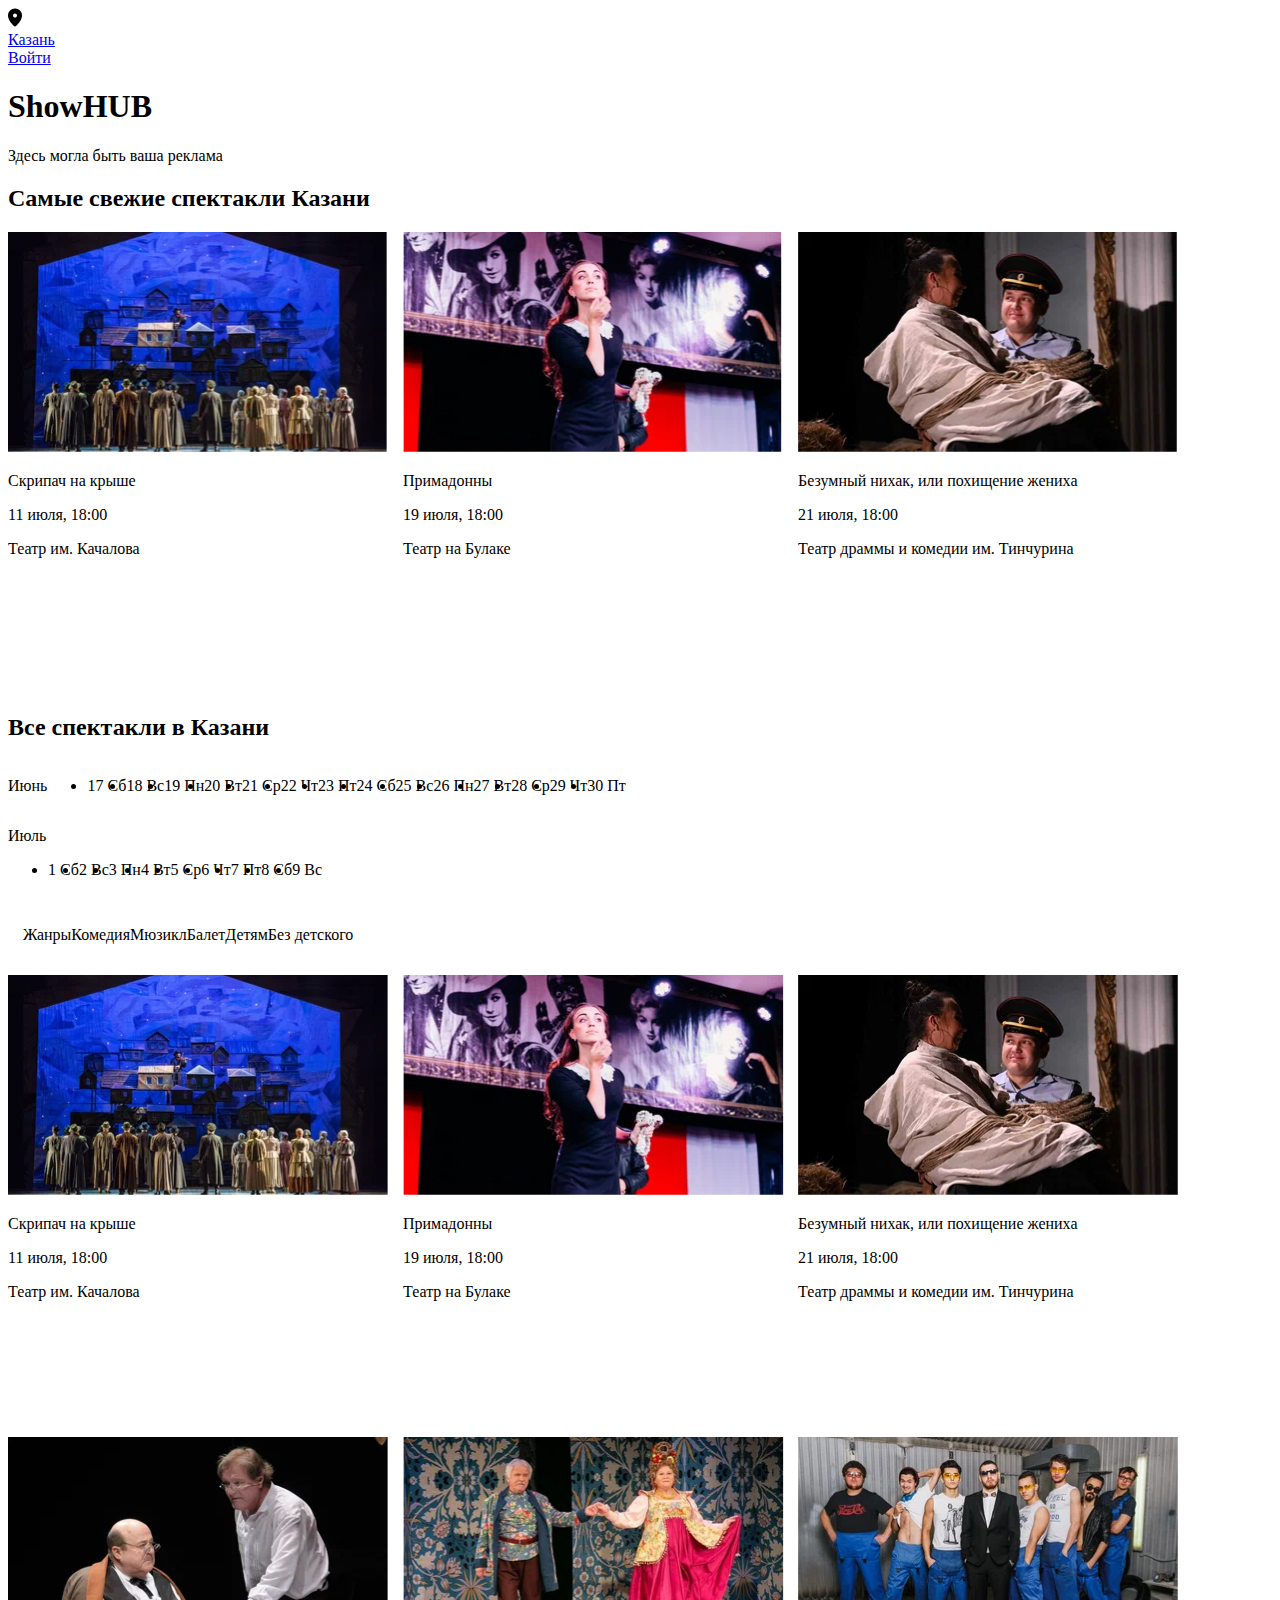
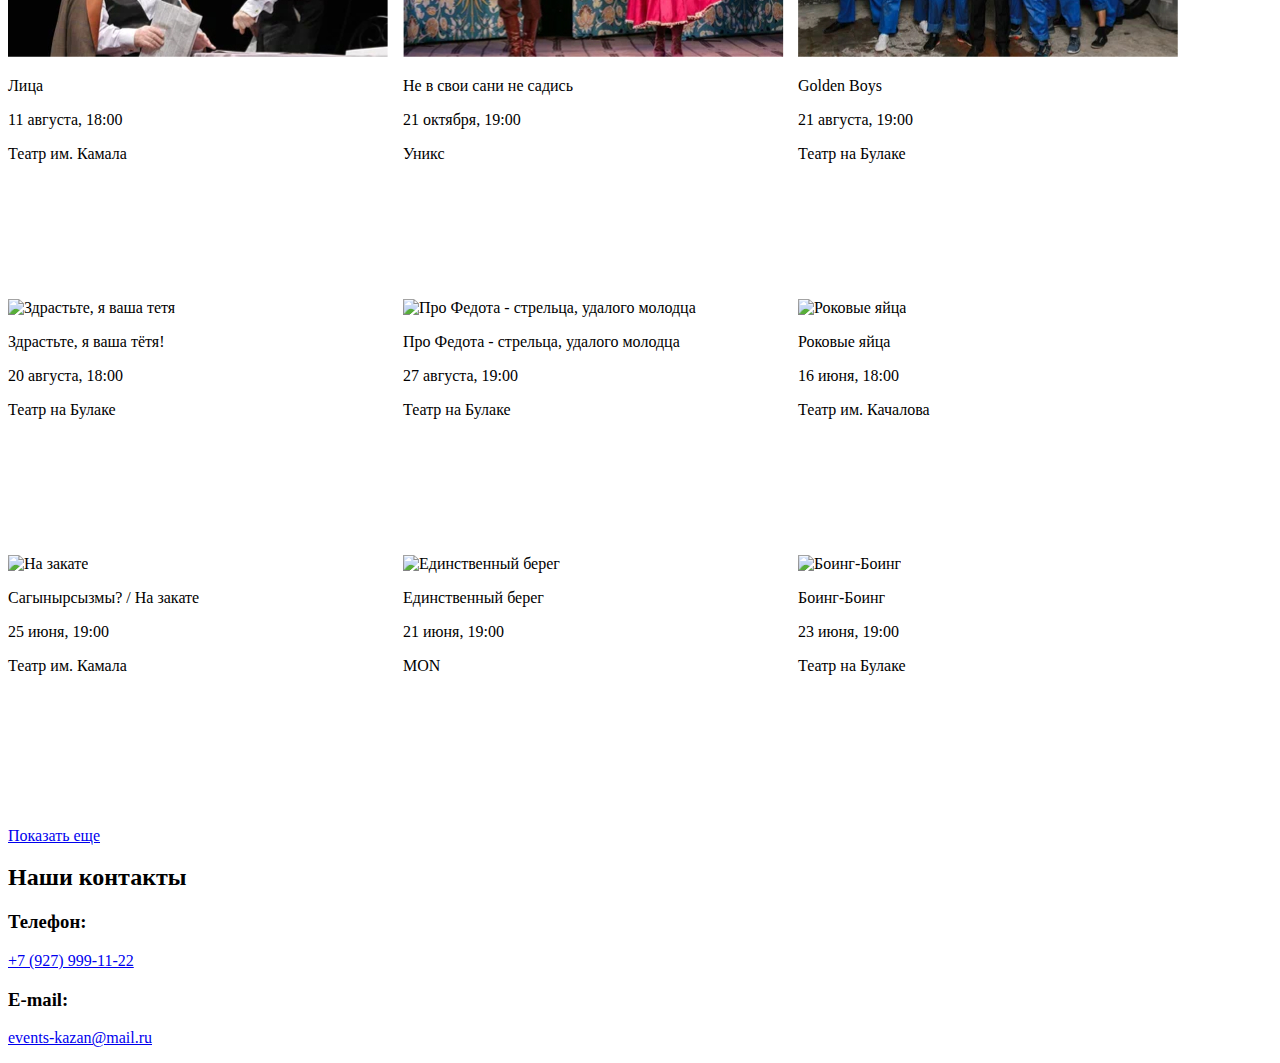
==== index.html @ 9e47b1cd "second commit" ====
<!doctype html>
<html lan="ru">
  <head>
    <meta charset="utf-8">
    <meta name="keywords" content="спектакли,Казань,Качалова, театр">
    <meta name="description" content="Афиша спектаклей Казани">
    <title>PerForMance</title>
    <link rel="stylesheet" href="style.css">
  </head>
  <body>
    <header class="navigator">
      <img src="Vector.svg" alt="Значок локации">
      <nav><a href="#">Казань</a></nav>
       <nav><a href="#">Войти</a></nav>
       <h1>ShowHUB</h1>
    </header>
    <main>
    <article>
    </article>
      <aside>
        Здесь могла быть ваша реклама
      </aside>
      <section>
        <h2>Самые свежие спектакли Казани</h2>
        <div class="container">
        <div class="card">
        <img src="Скрипач.jpg" alt='Скрипач на крыше' width="379 px" height="220 px">
        <p>Скрипач на крыше</p>
        <p class="underwrite">11 июля, 18:00</p>
        <p class="underwrite">Театр им. Качалова</p>
        </div>
        <div class="card">
        <img src="Примадонна.jpg" alt='Примадонны' width="379 px" height="220 px">
        <p>Примадонны</p>
        <p class="underwrite">19 июля, 18:00</p>
        <p class="underwrite">Театр на Булаке</p>
        </div>
        <div class="card">
        <img src="Никах.jpg" alt='Безумный нихак, или похищение жениха' width="379 px" height="220 px">
        <p>Безумный нихак, или похищение жениха</p>
        <p class="underwrite">21 июля, 18:00</p>
        <p class="underwrite">Театр драммы и комедии им. Тинчурина</p>
        </div>
        </div>
      </section>
      <section>
        <h2>Все спектакли в Казани</h2>
        <div class="calendar">
          <p>Июнь</p>
            <ul class="calendar">
              <li>
                <span>17</span>
                <span class="weekend">Сб</span>
              </li>
              <li>
                
                <span>18</span>
                <span class="weekend">Вс</span>
              </li>
              <li>
                
                <span>19</span>
                <span>Пн</span>
              </li>
              <li>
                
                <span>20</span>
                <span>Вт</span>
              </li>
              <li>
               
                <span>21</span>
                <span>Ср</span>
              </li>
              <li>
                
                <span>22</span>
                <span>Чт</span>
              </li>
              <li>
              
                <span>23</span>
                <span>Пт</span>
              </li>
              <li>
                
                <span>24</span>
                <span class="weekend">Сб</span>
              </li>
              <li>
                
                <span>25</span>
                <span class="weekend">Вс</span>
              </li>
              <li>
               
                <span>26</span>
                <span>Пн</span>
              </li>
              <li>
            
                <span>27</span>
                <span>Вт</span>
              </li>
              <li>
                
                <span>28</span>
                <span>Ср</span>
              </li>
              <li>
                
                <span>29</span>
                <span>Чт</span>
              </li>
              <li>
                
                <span>30</span>
                <span>Пт</span>
              </li>
            </ul>
          </div>

          <div>
            <p>Июль</p>
            <ul class="calendar">
              <li>
                <span>1</span>
                <span class="weekend">Сб</span>
              </li>
              <li>
                
                <span>2</span>
                <span class="weekend">Вс</span>
              </li>
              <li>
                
                <span>3</span>
                <span>Пн</span>
              </li>
              <li>
                
                <span>4</span>
                <span>Вт</span>
              </li>
              <li>
               
                <span>5</span>
                <span>Ср</span>
              </li>
              <li>
                
                <span>6</span>
                <span>Чт</span>
              </li>
              <li>
              
                <span>7</span>
                <span>Пт</span>
              </li>
              <li>
                
                <span>8</span>
                <span class="weekend">Сб</span>
              </li>
              <li>
                
                <span>9</span>
                <span class="weekend">Вс</span>
              </li>
            </ul>
          </div>
          <div class="type">
          <p>Жанры</p>
          <p>Комедия</p>
          <p>Мюзикл</p>
          <p>Балет</p>
          <p>Детям</p>
          <p>Без детского</p>
          </div>
          <div class="container">
          <div class="card">
            <img src="Скрипач.jpg"alt='Скрипач на крыше'>
            <p>Скрипач на крыше</p>
            <p class="underwrite">11 июля, 18:00</p>
            <p class="underwrite">Театр им. Качалова</p>
            </div>
            <div class="card">
        <img src="Примадонна.jpg"alt='Примадонны'>
        <p>Примадонны</p>
        <p class="underwrite">19 июля, 18:00</p>
        <p class="underwrite">Театр на Булаке</p>
        </div>
        <div class="card"> 
        <img src="Никах.jpg"alt='Безумный нихак, или похищение жениха'>
        <p>Безумный нихак, или похищение жениха</p>
        <p class="underwrite">21 июля, 18:00</p>
        <p class="underwrite">Театр драммы и комедии им. Тинчурина</p>
        </div>
      </div>
        <div class="container">
        <div class="card">
          <img src="Лица.jpg"alt='Лица'>
          <p>Лица</p>
          <p class="underwrite">11 августа, 18:00</p>
          <p class="underwrite">Театр им. Камала</p>
          </div>
          <div class="card">
            <img src="Сани.jpg"alt='Не в свои сани не садись'>
            <p>Не в свои сани не садись</p>
            <p class="underwrite">21 октября, 19:00</p>
            <p class="underwrite">Уникс</p>
            </div>
            <div class="card">
              <img src="Boys.jpg"alt='Golden Boys'>
              <p>Golden Boys</p>
              <p class="underwrite">21 августа, 19:00</p>
              <p class="underwrite">Театр на Булаке</p>
              </div>
              </div>
              <div class="container">
              <div class="card">
                <img src="img"alt='Здрастьте, я ваша тетя'>
                <p>Здрастьте, я ваша тётя!</p>
                <p class="underwrite">20 августа, 18:00</p>
                <p class="underwrite">Театр на Булаке</p>
                </div>
              <div class="card">
                <img src="img"alt='Про Федота - стрельца, удалого молодца'>
                <p>Про Федота - стрельца, удалого молодца</p>
                <p class="underwrite">27 августа, 19:00</p>
                <p class="underwrite">Театр на Булаке</p>
                </div>
              <div class="card">
                <img src="img"alt='Роковые яйца'>
                <p>Роковые яйца</p>
                <p class="underwrite">16 июня, 18:00</p>
                <p class="underwrite">Театр им. Качалова</p>
                </div>
                </div>
                <div class="container">
              <div class="card">
                <img src="img"alt='На закате'>
                <p>Сагынырсызмы? / На закате</p>
                <p class="underwrite">25 июня, 19:00</p>
                <p class="underwrite">Театр им. Камала</p>
              </div>
              <div class="card">
                  <img src="img"alt='Единственный берег'>
                  <p>Единственный берег</p>
                  <p class="underwrite">21 июня, 19:00</p>
                  <p class="underwrite">MON</p>
              </div>   
              <div class="card">
                <img src="img"alt='Боинг-Боинг'>
                <p>Боинг-Боинг</p>
                <p class="underwrite">23 июня, 19:00</p>
                <p class="underwrite">Театр на Булаке</p>
            </div>   
            </div>
            <p><a href="#">Показать еще</a></p>
        </section>
    </main>
    <footer>
      <h2>Наши контакты</h2>
      <li>
        <p><h3>Телефон: </h3></p>
        <p><a class="phone" href="tel:+79279991122">+7 (927) 999-11-22</a></p>
    </li>
    <li>
        <p><h3>E-mail:</h3></p>
        <p><a class="mail" href="mailto:events-kazan@mail.ru">events-kazan@mail.ru</a></p>
    </li>
    </footer>
  </body>
</html>
---- style.css ----
.calendar {
    display: flex;
    
}

.container {
    display: grid;
    margin: 0;
    padding-right: 30px;
    grid-template-columns: repeat(3, 380px);
    gap: 15px;
}

.card {
    width: 379px;
    margin-right: 30px;
    margin-bottom: 120px;
  }

  .type {
    display: flex;
    padding: 15px;
  }
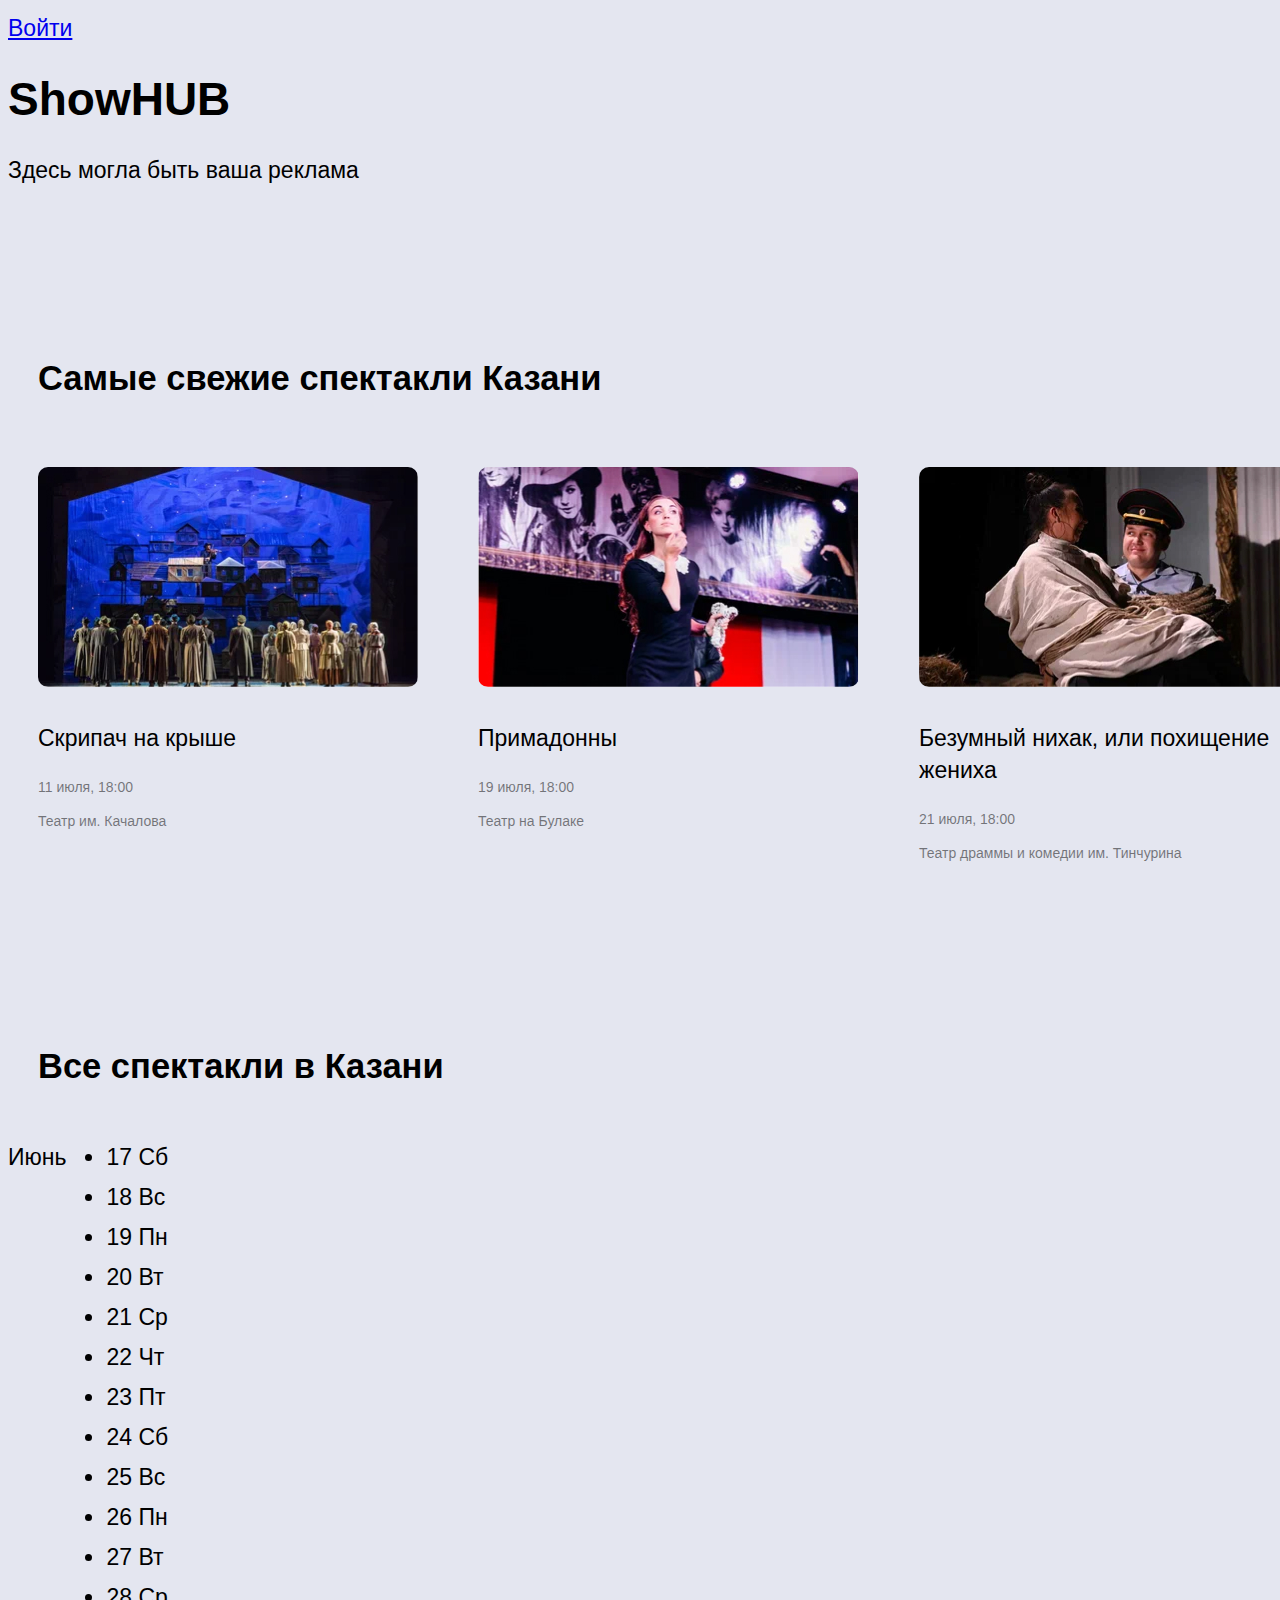
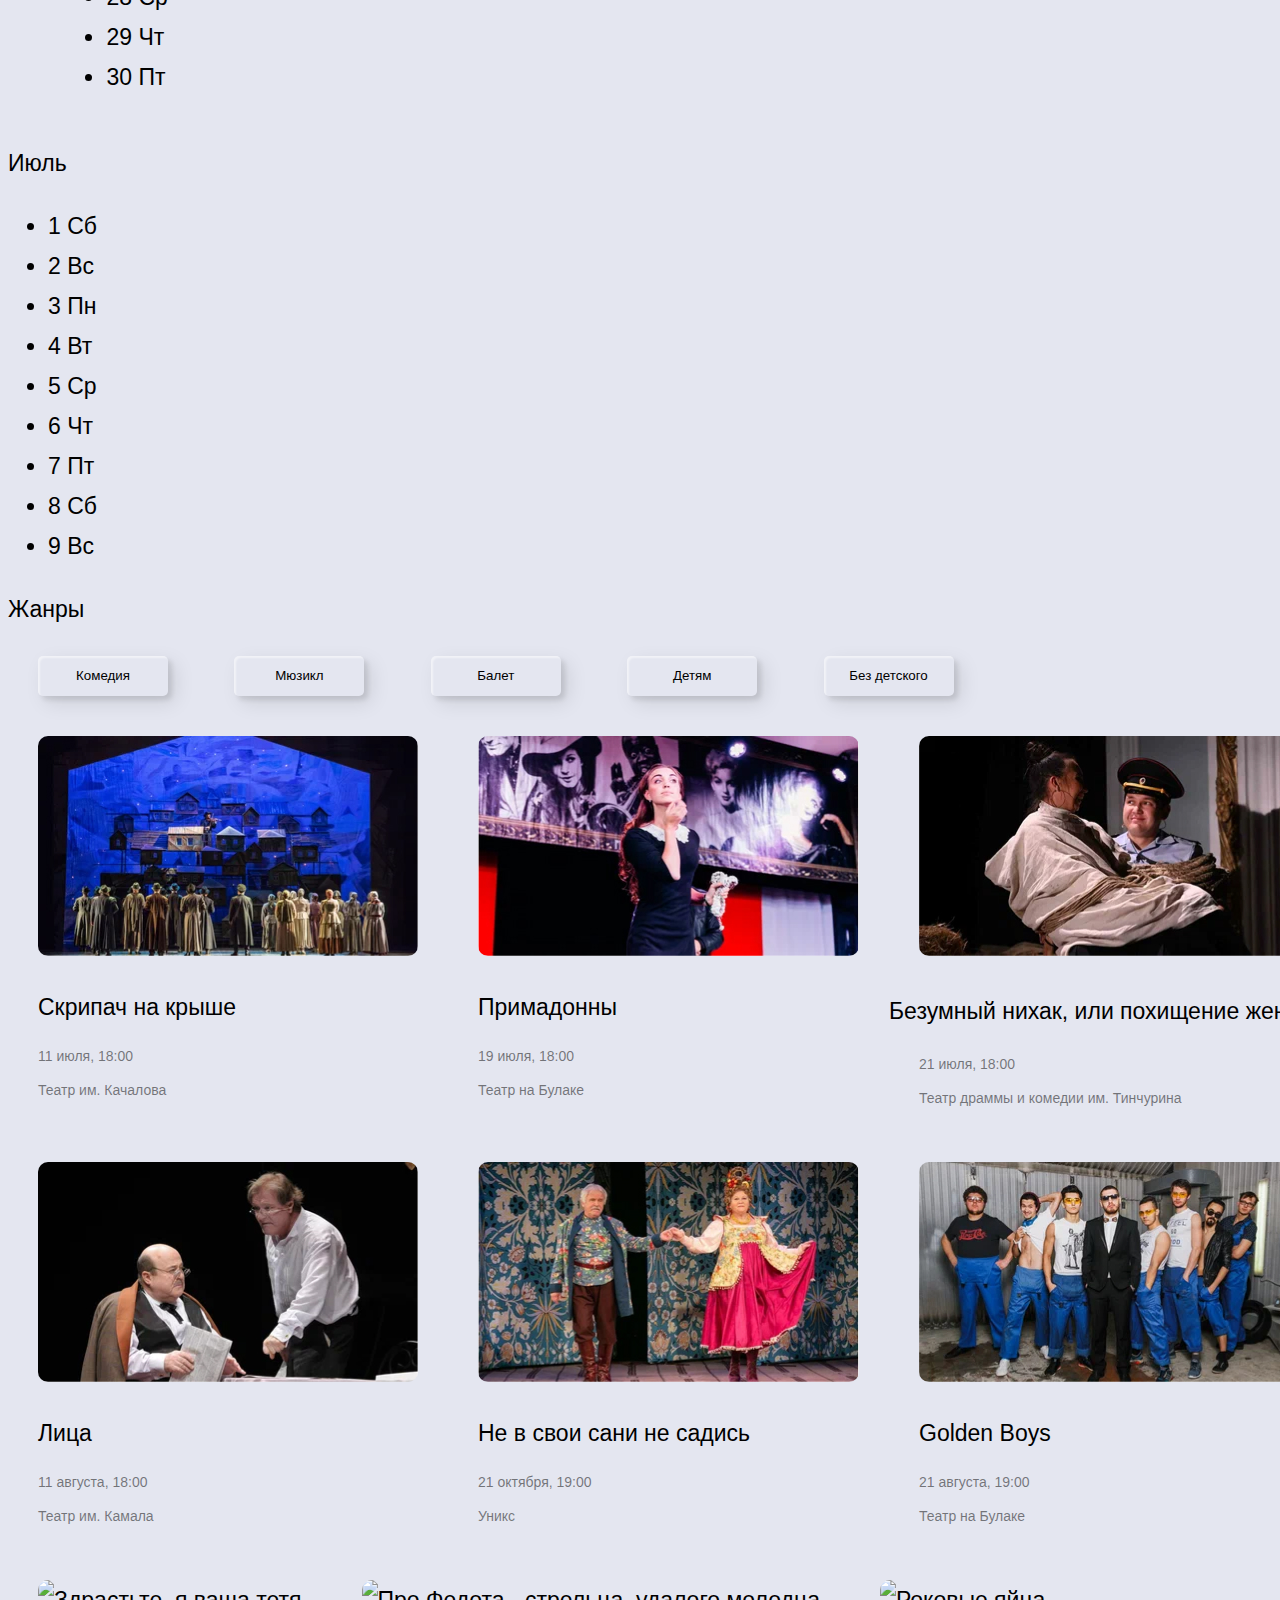
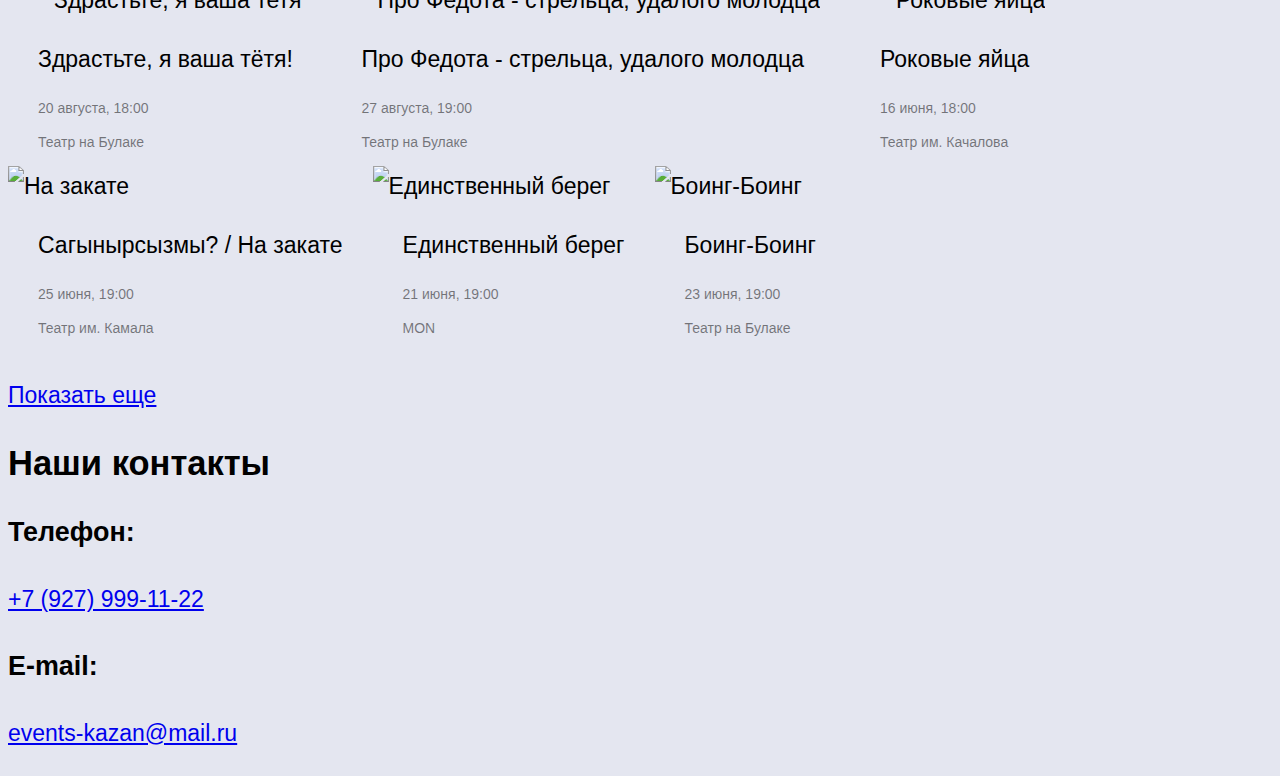
==== commit 1e29b924: "Add files via upload" ====
--- a/index.html
+++ b/index.html
@@ -1,275 +1,275 @@
-<!doctype html>
-<html lan="ru">
-  <head>
-    <meta charset="utf-8">
-    <meta name="keywords" content="спектакли,Казань,Качалова, театр">
-    <meta name="description" content="Афиша спектаклей Казани">
-    <title>PerForMance</title>
-    <link rel="stylesheet" href="style.css">
-  </head>
-  <body>
-    <header class="navigator">
-      <img src="Vector.svg" alt="Значок локации">
-      <nav><a href="#">Казань</a></nav>
-       <nav><a href="#">Войти</a></nav>
-       <h1>ShowHUB</h1>
-    </header>
-    <main>
-    <article>
-    </article>
-      <aside>
-        Здесь могла быть ваша реклама
-      </aside>
-      <section>
-        <h2>Самые свежие спектакли Казани</h2>
-        <div class="container">
-        <div class="card">
-        <img src="Скрипач.jpg" alt='Скрипач на крыше' width="379 px" height="220 px">
-        <p>Скрипач на крыше</p>
-        <p class="underwrite">11 июля, 18:00</p>
-        <p class="underwrite">Театр им. Качалова</p>
-        </div>
-        <div class="card">
-        <img src="Примадонна.jpg" alt='Примадонны' width="379 px" height="220 px">
-        <p>Примадонны</p>
-        <p class="underwrite">19 июля, 18:00</p>
-        <p class="underwrite">Театр на Булаке</p>
-        </div>
-        <div class="card">
-        <img src="Никах.jpg" alt='Безумный нихак, или похищение жениха' width="379 px" height="220 px">
-        <p>Безумный нихак, или похищение жениха</p>
-        <p class="underwrite">21 июля, 18:00</p>
-        <p class="underwrite">Театр драммы и комедии им. Тинчурина</p>
-        </div>
-        </div>
-      </section>
-      <section>
-        <h2>Все спектакли в Казани</h2>
-        <div class="calendar">
-          <p>Июнь</p>
-            <ul class="calendar">
-              <li>
-                <span>17</span>
-                <span class="weekend">Сб</span>
-              </li>
-              <li>
-                
-                <span>18</span>
-                <span class="weekend">Вс</span>
-              </li>
-              <li>
-                
-                <span>19</span>
-                <span>Пн</span>
-              </li>
-              <li>
-                
-                <span>20</span>
-                <span>Вт</span>
-              </li>
-              <li>
-               
-                <span>21</span>
-                <span>Ср</span>
-              </li>
-              <li>
-                
-                <span>22</span>
-                <span>Чт</span>
-              </li>
-              <li>
-              
-                <span>23</span>
-                <span>Пт</span>
-              </li>
-              <li>
-                
-                <span>24</span>
-                <span class="weekend">Сб</span>
-              </li>
-              <li>
-                
-                <span>25</span>
-                <span class="weekend">Вс</span>
-              </li>
-              <li>
-               
-                <span>26</span>
-                <span>Пн</span>
-              </li>
-              <li>
-            
-                <span>27</span>
-                <span>Вт</span>
-              </li>
-              <li>
-                
-                <span>28</span>
-                <span>Ср</span>
-              </li>
-              <li>
-                
-                <span>29</span>
-                <span>Чт</span>
-              </li>
-              <li>
-                
-                <span>30</span>
-                <span>Пт</span>
-              </li>
-            </ul>
-          </div>
-
-          <div>
-            <p>Июль</p>
-            <ul class="calendar">
-              <li>
-                <span>1</span>
-                <span class="weekend">Сб</span>
-              </li>
-              <li>
-                
-                <span>2</span>
-                <span class="weekend">Вс</span>
-              </li>
-              <li>
-                
-                <span>3</span>
-                <span>Пн</span>
-              </li>
-              <li>
-                
-                <span>4</span>
-                <span>Вт</span>
-              </li>
-              <li>
-               
-                <span>5</span>
-                <span>Ср</span>
-              </li>
-              <li>
-                
-                <span>6</span>
-                <span>Чт</span>
-              </li>
-              <li>
-              
-                <span>7</span>
-                <span>Пт</span>
-              </li>
-              <li>
-                
-                <span>8</span>
-                <span class="weekend">Сб</span>
-              </li>
-              <li>
-                
-                <span>9</span>
-                <span class="weekend">Вс</span>
-              </li>
-            </ul>
-          </div>
-          <div class="type">
-          <p>Жанры</p>
-          <p>Комедия</p>
-          <p>Мюзикл</p>
-          <p>Балет</p>
-          <p>Детям</p>
-          <p>Без детского</p>
-          </div>
-          <div class="container">
-          <div class="card">
-            <img src="Скрипач.jpg"alt='Скрипач на крыше'>
-            <p>Скрипач на крыше</p>
-            <p class="underwrite">11 июля, 18:00</p>
-            <p class="underwrite">Театр им. Качалова</p>
-            </div>
-            <div class="card">
-        <img src="Примадонна.jpg"alt='Примадонны'>
-        <p>Примадонны</p>
-        <p class="underwrite">19 июля, 18:00</p>
-        <p class="underwrite">Театр на Булаке</p>
-        </div>
-        <div class="card"> 
-        <img src="Никах.jpg"alt='Безумный нихак, или похищение жениха'>
-        <p>Безумный нихак, или похищение жениха</p>
-        <p class="underwrite">21 июля, 18:00</p>
-        <p class="underwrite">Театр драммы и комедии им. Тинчурина</p>
-        </div>
-      </div>
-        <div class="container">
-        <div class="card">
-          <img src="Лица.jpg"alt='Лица'>
-          <p>Лица</p>
-          <p class="underwrite">11 августа, 18:00</p>
-          <p class="underwrite">Театр им. Камала</p>
-          </div>
-          <div class="card">
-            <img src="Сани.jpg"alt='Не в свои сани не садись'>
-            <p>Не в свои сани не садись</p>
-            <p class="underwrite">21 октября, 19:00</p>
-            <p class="underwrite">Уникс</p>
-            </div>
-            <div class="card">
-              <img src="Boys.jpg"alt='Golden Boys'>
-              <p>Golden Boys</p>
-              <p class="underwrite">21 августа, 19:00</p>
-              <p class="underwrite">Театр на Булаке</p>
-              </div>
-              </div>
-              <div class="container">
-              <div class="card">
-                <img src="img"alt='Здрастьте, я ваша тетя'>
-                <p>Здрастьте, я ваша тётя!</p>
-                <p class="underwrite">20 августа, 18:00</p>
-                <p class="underwrite">Театр на Булаке</p>
-                </div>
-              <div class="card">
-                <img src="img"alt='Про Федота - стрельца, удалого молодца'>
-                <p>Про Федота - стрельца, удалого молодца</p>
-                <p class="underwrite">27 августа, 19:00</p>
-                <p class="underwrite">Театр на Булаке</p>
-                </div>
-              <div class="card">
-                <img src="img"alt='Роковые яйца'>
-                <p>Роковые яйца</p>
-                <p class="underwrite">16 июня, 18:00</p>
-                <p class="underwrite">Театр им. Качалова</p>
-                </div>
-                </div>
-                <div class="container">
-              <div class="card">
-                <img src="img"alt='На закате'>
-                <p>Сагынырсызмы? / На закате</p>
-                <p class="underwrite">25 июня, 19:00</p>
-                <p class="underwrite">Театр им. Камала</p>
-              </div>
-              <div class="card">
-                  <img src="img"alt='Единственный берег'>
-                  <p>Единственный берег</p>
-                  <p class="underwrite">21 июня, 19:00</p>
-                  <p class="underwrite">MON</p>
-              </div>   
-              <div class="card">
-                <img src="img"alt='Боинг-Боинг'>
-                <p>Боинг-Боинг</p>
-                <p class="underwrite">23 июня, 19:00</p>
-                <p class="underwrite">Театр на Булаке</p>
-            </div>   
-            </div>
-            <p><a href="#">Показать еще</a></p>
-        </section>
-    </main>
-    <footer>
-      <h2>Наши контакты</h2>
-      <li>
-        <p><h3>Телефон: </h3></p>
-        <p><a class="phone" href="tel:+79279991122">+7 (927) 999-11-22</a></p>
-    </li>
-    <li>
-        <p><h3>E-mail:</h3></p>
-        <p><a class="mail" href="mailto:events-kazan@mail.ru">events-kazan@mail.ru</a></p>
-    </li>
-    </footer>
-  </body>
+<!doctype html>
+<html lan="ru">
+  <head>
+    <meta charset="utf-8">
+    <meta name="keywords" content="спектакли,Казань,Качалова, театр">
+    <meta name="description" content="Афиша спектаклей Казани">
+    <title>PerForMance</title>
+    <link rel="stylesheet" href="style.css">
+  </head>
+  <body>
+    <header>
+      <!--это прямоугольник для фона, пока разбираюсь с ним
+      <div id="rectangle"></div>-->
+       <nav><a href="#">Войти</a></nav>
+       <h1>ShowHUB</h1>
+    </header>
+    <main>
+    <article>
+    </article>
+      <aside>
+        Здесь могла быть ваша реклама
+      </aside>
+      <section>
+        <h2 class ="first-title">Самые свежие спектакли Казани</h2>
+        <div class="container">
+        <div>
+        <img src="Скрипач.jpg"alt='Скрипач на крыше' class="img1">
+        <p class="title-1">Скрипач на крыше</p>
+        <p class="underwrite">11 июля, 18:00</p>
+        <p class="underwrite">Театр им. Качалова</p>
+        </div>
+        <div>
+        <img src="Примадонна.jpg"alt='Примадонны' class="img1">
+        <p class="title-1">Примадонны</p>
+        <p class="underwrite">19 июля, 18:00</p>
+        <p class="underwrite">Театр на Булаке</p>
+        </div>
+        <div>
+        <img src="Никах.jpg"alt='Безумный нихак, или похищение жениха' class="img1">
+        <p class="title-1">Безумный нихак, или похищение жениха</p>
+        <p class="underwrite">21 июля, 18:00</p>
+        <p class="underwrite">Театр драммы и комедии им. Тинчурина</p>
+        </div>
+        </div>
+      </section>
+      <section>
+        <h2 class ="first-title">Все спектакли в Казани</h2>
+        <div class="calendar">
+          <p>Июнь</p>
+            <ul>
+              <li>
+                <span>17</span>
+                <span class="weekend">Сб</span>
+              </li>
+              <li>
+                
+                <span>18</span>
+                <span class="weekend">Вс</span>
+              </li>
+              <li>
+                
+                <span>19</span>
+                <span>Пн</span>
+              </li>
+              <li>
+                
+                <span>20</span>
+                <span>Вт</span>
+              </li>
+              <li>
+               
+                <span>21</span>
+                <span>Ср</span>
+              </li>
+              <li>
+                
+                <span>22</span>
+                <span>Чт</span>
+              </li>
+              <li>
+              
+                <span>23</span>
+                <span>Пт</span>
+              </li>
+              <li>
+                
+                <span>24</span>
+                <span class="weekend">Сб</span>
+              </li>
+              <li>
+                
+                <span>25</span>
+                <span class="weekend">Вс</span>
+              </li>
+              <li>
+               
+                <span>26</span>
+                <span>Пн</span>
+              </li>
+              <li>
+            
+                <span>27</span>
+                <span>Вт</span>
+              </li>
+              <li>
+                
+                <span>28</span>
+                <span>Ср</span>
+              </li>
+              <li>
+                
+                <span>29</span>
+                <span>Чт</span>
+              </li>
+              <li>
+                
+                <span>30</span>
+                <span>Пт</span>
+              </li>
+            </ul>
+          </div>
+
+          <div>
+            <p>Июль</p>
+            <ul>
+              <li>
+                <span>1</span>
+                <span class="weekend">Сб</span>
+              </li>
+              <li>
+                
+                <span>2</span>
+                <span class="weekend">Вс</span>
+              </li>
+              <li>
+                
+                <span>3</span>
+                <span>Пн</span>
+              </li>
+              <li>
+                
+                <span>4</span>
+                <span>Вт</span>
+              </li>
+              <li>
+               
+                <span>5</span>
+                <span>Ср</span>
+              </li>
+              <li>
+                
+                <span>6</span>
+                <span>Чт</span>
+              </li>
+              <li>
+              
+                <span>7</span>
+                <span>Пт</span>
+              </li>
+              <li>
+                
+                <span>8</span>
+                <span class="weekend">Сб</span>
+              </li>
+              <li>
+                
+                <span>9</span>
+                <span class="weekend">Вс</span>
+              </li>
+            </ul>
+          </div>
+          <div>
+          <p>Жанры</p>
+          <button type="button" class="custom-btn btn-16">Комедия</button>
+          <button type="button" class="custom-btn btn-16">Мюзикл</button>
+          <button type="button" class="custom-btn btn-16">Балет</button>
+          <button type="button" class="custom-btn btn-16">Детям</button>
+          <button type="button" class="custom-btn btn-16">Без детского</button>
+          </div>
+          <div class="container">
+          <div>
+            <img src="Скрипач.jpg"alt='Скрипач на крыше' class="img1">
+            <p class="title-1">Скрипач на крыше</p>
+            <p class="underwrite">11 июля, 18:00</p>
+            <p class="underwrite">Театр им. Качалова</p>
+            </div>
+            <div>
+        <img src="Примадонна.jpg"alt='Примадонны'class="img1">
+        <p class="title-1">Примадонны</p>
+        <p class="underwrite">19 июля, 18:00</p>
+        <p class="underwrite">Театр на Булаке</p>
+        </div>
+        <div>
+        <img src="Никах.jpg"alt='Безумный нихак, или похищение жениха'class="img1">
+        <p>Безумный нихак, или похищение жениха</p>
+        <p class="underwrite">21 июля, 18:00</p>
+        <p class="underwrite">Театр драммы и комедии им. Тинчурина</p>
+        </div>
+      </div>
+        <div class="container">
+        <div>
+          <img src="Лица.jpg"alt='Лица' class="img1">
+          <p class="title-1">Лица</p>
+          <p class="underwrite">11 августа, 18:00</p>
+          <p class="underwrite">Театр им. Камала</p>
+          </div>
+          <div>
+            <img src="Сани.jpg"alt='Не в свои сани не садись' class="img1">
+            <p class="title-1">Не в свои сани не садись</p>
+            <p class="underwrite">21 октября, 19:00</p>
+            <p class="underwrite">Уникс</p>
+            </div>
+            <div>
+              <img src="Boys.jpg"alt='Golden Boys' class="img1">
+              <p class="title-1">Golden Boys</p>
+              <p class="underwrite">21 августа, 19:00</p>
+              <p class="underwrite">Театр на Булаке</p>
+              </div>
+              </div>
+              <div class="container">
+              <div>
+                <img src="img"alt='Здрастьте, я ваша тетя' class="img1">
+                <p class="title-1">Здрастьте, я ваша тётя!</p>
+                <p class="underwrite">20 августа, 18:00</p>
+                <p class="underwrite">Театр на Булаке</p>
+                </div>
+              <div>
+                <img src="img"alt='Про Федота - стрельца, удалого молодца' class="img1">
+                <p class="title-1">Про Федота - стрельца, удалого молодца</p>
+                <p class="underwrite">27 августа, 19:00</p>
+                <p class="underwrite">Театр на Булаке</p>
+                </div>
+              <div>
+                <img src="img"alt='Роковые яйца'class="img1">
+                <p class="title-1">Роковые яйца</p>
+                <p class="underwrite">16 июня, 18:00</p>
+                <p class="underwrite">Театр им. Качалова</p>
+                </div>
+                </div>
+                <div class="container">
+              <div>
+                <img src="img"alt='На закате'>
+                <p class="title-1">Сагынырсызмы? / На закате</p>
+                <p class="underwrite">25 июня, 19:00</p>
+                <p class="underwrite">Театр им. Камала</p>
+              </div>
+              <div>
+                  <img scr="img"alt='Единственный берег'>
+                  <p class="title-1">Единственный берег</p>
+                  <p class="underwrite">21 июня, 19:00</p>
+                  <p class="underwrite">MON</p>
+              </div>   
+              <div>
+                <img scr="img"alt='Боинг-Боинг'>
+                <p class="title-1">Боинг-Боинг</p>
+                <p class="underwrite">23 июня, 19:00</p>
+                <p class="underwrite">Театр на Булаке</p>
+            </div>   
+            </div>
+            <p><a href="#">Показать еще</a></p>
+        </section>
+    </main>
+    <footer>
+      <h2>Наши контакты</h2>
+      <li>
+        <p><h3>Телефон: </h3></p>
+        <p><a class="phone" href="tel:+79279991122">+7 (927) 999-11-22</a></p>
+    </li>
+    <li>
+        <p><h3>E-mail:</h3></p>
+        <p><a class="mail" href="mailto:events-kazan@mail.ru">events-kazan@mail.ru</a></p>
+    </li>
+    </footer>
+  </body>
 </html>--- a/style.css
+++ b/style.css
@@ -1,23 +1,103 @@
-.calendar {
-    display: flex;
-    
-}
-
-.container {
-    display: grid;
-    margin: 0;
-    padding-right: 30px;
-    grid-template-columns: repeat(3, 380px);
-    gap: 15px;
-}
-
-.card {
-    width: 379px;
-    margin-right: 30px;
-    margin-bottom: 120px;
-  }
-
-  .type {
-    display: flex;
-    padding: 15px;
+.calendar {
+    display: flex;
+}
+
+.container {
+    display: flex;
+    
+}
+body {
+    font-family: "Arial";
+    font-size: 23px;
+    line-height: 40px;
+    color: #000000;
+    background-color:#E4E6F0;;
+}
+/* это прямоугольник для фона, пока разбираюсь с ним
+#rectangle {
+	position: absolute;
+    width: 1920px;
+    height: 650px;
+    left: 0px;
+    top: 0px;
+	background-color: #E4E6F0;
+}/////
+*/
+.first-title{
+    padding-top: 140px;
+    padding-left: 30px;
+}
+.img1{
+    border-radius: 10px;
+    margin-left: 30px;
+    margin-right: 30px;
+    margin-top: 40px;
+}
+
+
+.underwrite{
+    font-size: 14px;
+    line-height: 20px;
+    color:rgba(0, 0, 0, 0.5);
+    margin-left: 30px;
+    margin-right: 30px;
+}
+
+.title-1{
+    font-size: 23px;
+    line-height: 32px;
+    margin-left: 30px;
+    margin-right: 30px;
+}
+.custom-btn {
+    width: 130px;
+    height: 40px;
+    color: #ffff;
+    border-radius: 5px;
+    padding: 10px 25px;
+    font-family: 'Lato', sans-serif;
+    font-weight: 500;
+    background: transparent;
+    cursor: pointer;
+    transition: all 0.3s ease;
+    position: relative;
+    display: inline-block;
+     box-shadow:inset 2px 2px 2px 0px rgba(255,255,255,.5),
+     7px 7px 20px 0px rgba(0,0,0,.1),
+     4px 4px 5px 0px rgba(0,0,0,.1);
+    outline: none;
+    margin-left: 30px;
+    margin-right: 30px;
+  }
+  .btn-16 {
+    border: none;
+    color: #000;
+    z-index: 1;
+  }
+  .btn-16:after {
+    position: absolute;
+    content: "";
+    width: 0;
+    height: 100%;
+    top: 0;
+    left: 0;
+    direction: rtl;
+    z-index: -1;
+    box-shadow:
+     -7px -7px 20px 0px #fff9,
+     -4px -4px 5px 0px #fff9,
+     7px 7px 20px 0px #0002,
+     4px 4px 5px 0px #0001;
+    transition: all 0.3s ease;
+  }
+  .btn-16:hover {
+    color: #000;
+  }
+  .btn-16:hover:after {
+    left: auto;
+    right: 0;
+    width: 100%;
+  }
+  .btn-16:active {
+    top: 2px;
   }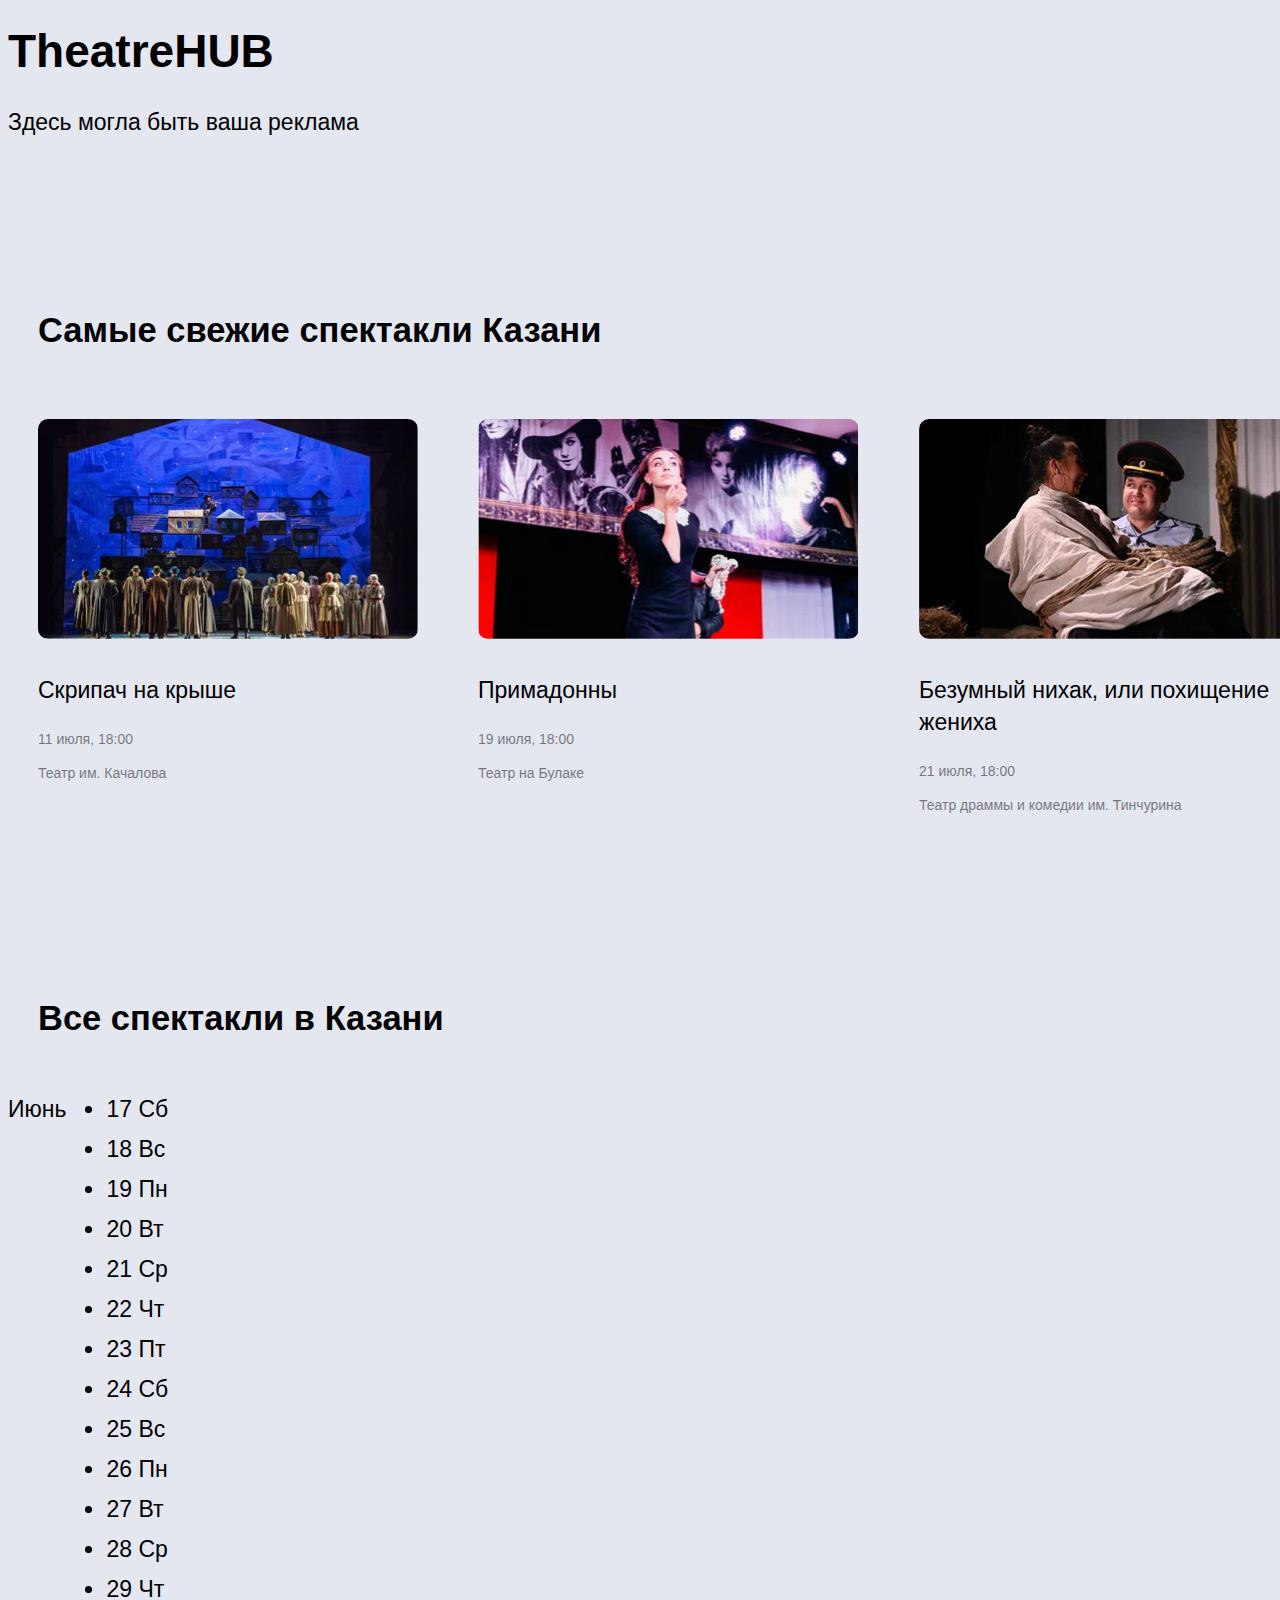
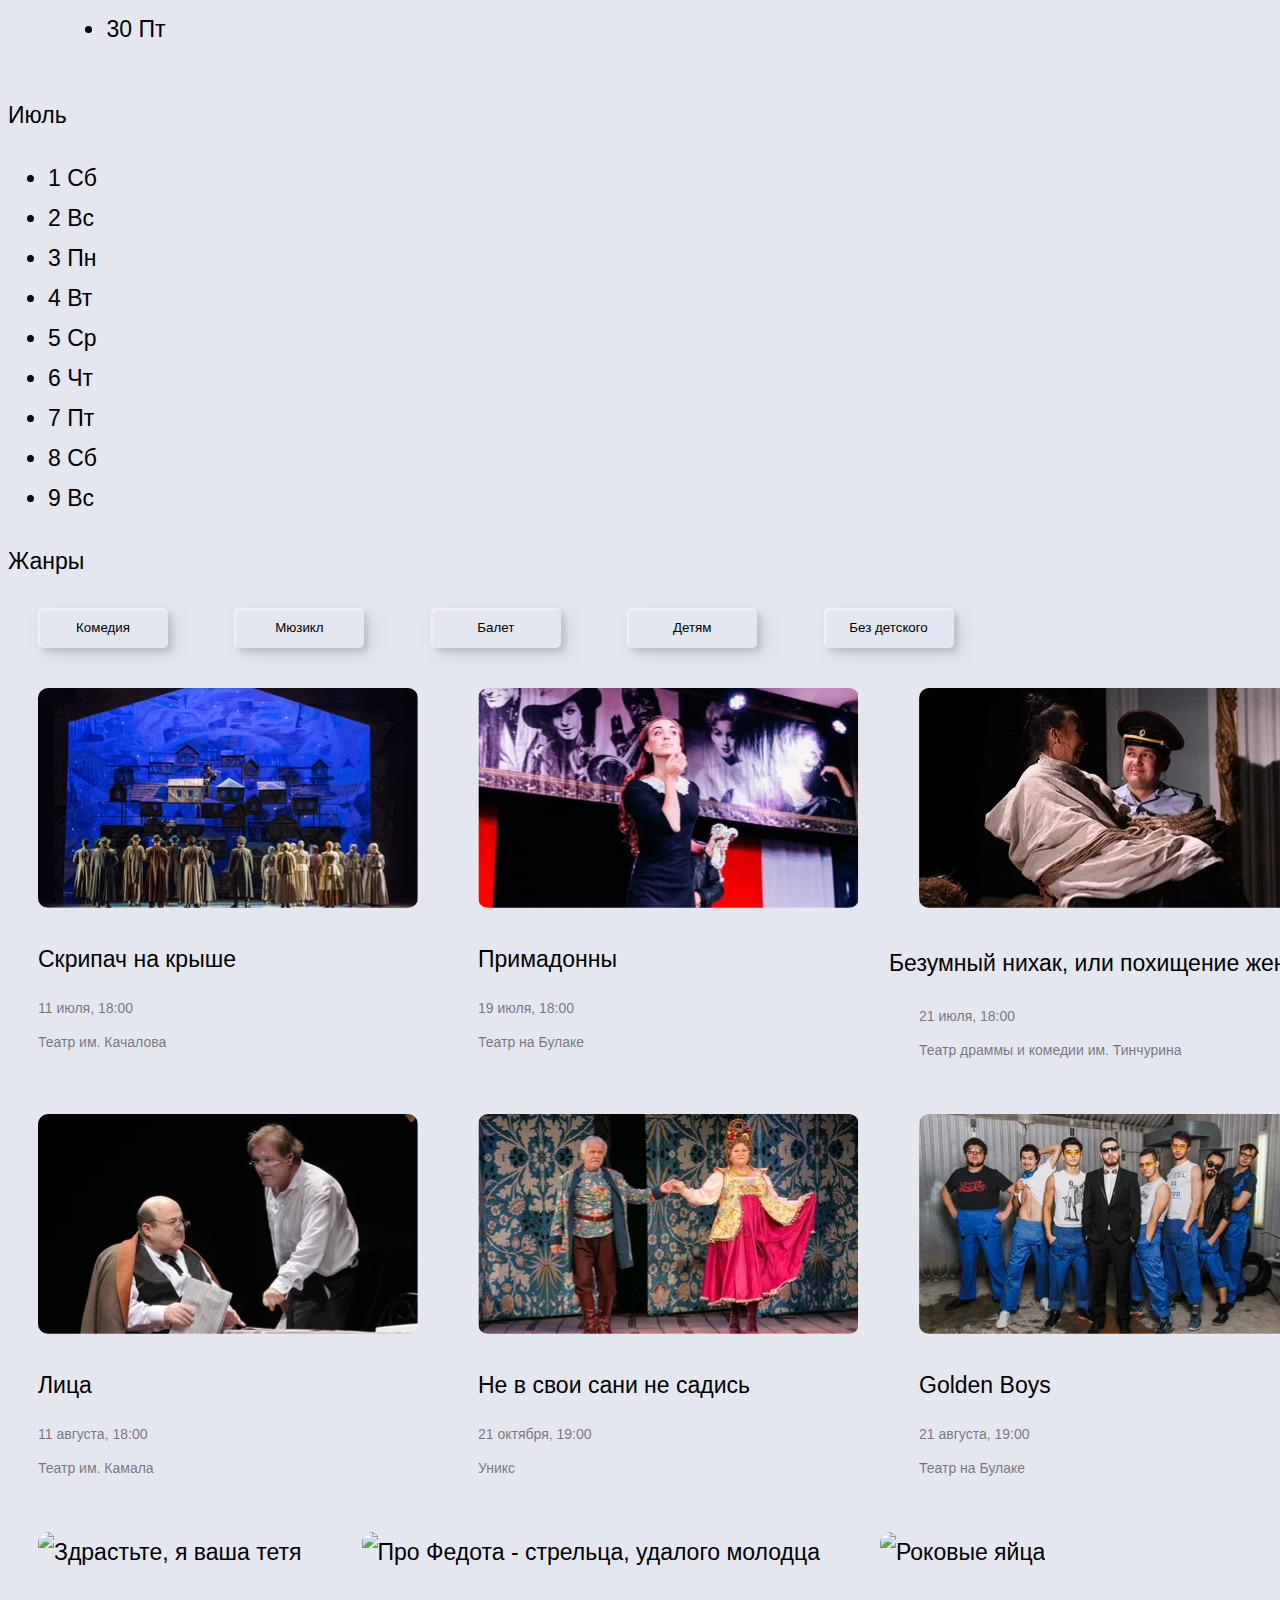
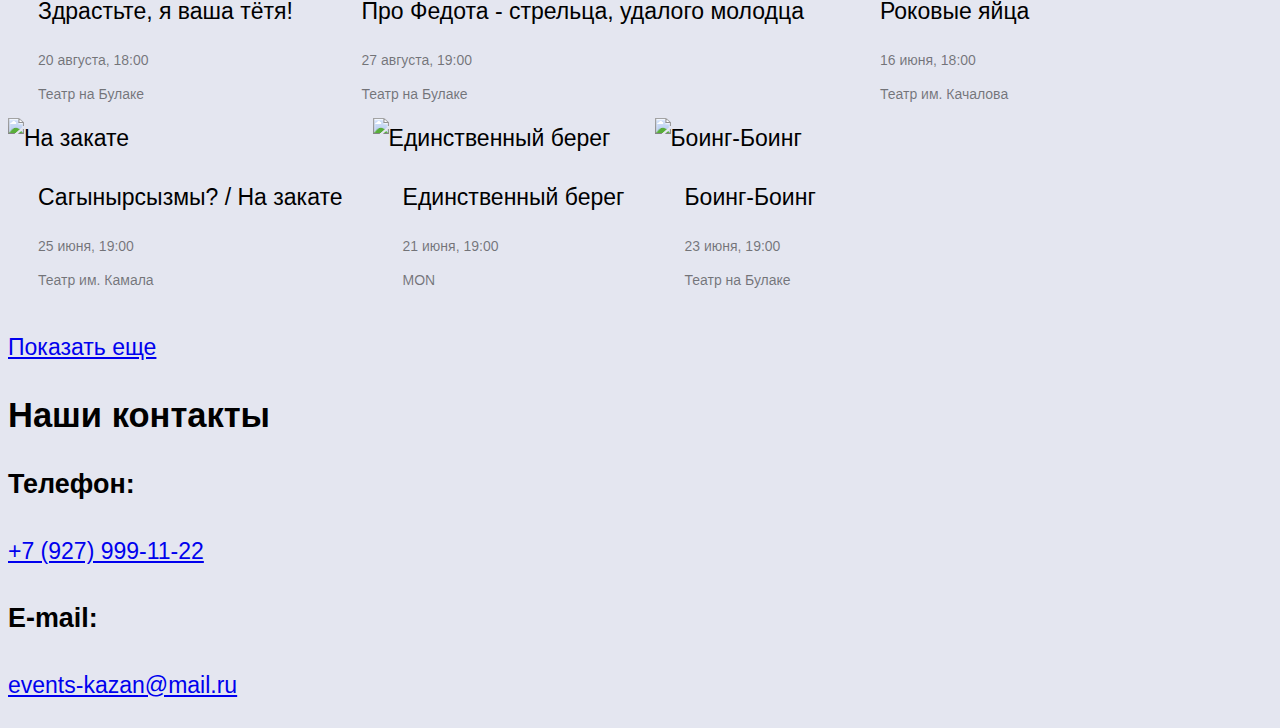
==== commit 50bd93f3: "four" ====
--- a/index.html
+++ b/index.html
@@ -1,275 +1,272 @@
-<!doctype html>
-<html lan="ru">
-  <head>
-    <meta charset="utf-8">
-    <meta name="keywords" content="спектакли,Казань,Качалова, театр">
-    <meta name="description" content="Афиша спектаклей Казани">
-    <title>PerForMance</title>
-    <link rel="stylesheet" href="style.css">
-  </head>
-  <body>
-    <header>
-      <!--это прямоугольник для фона, пока разбираюсь с ним
-      <div id="rectangle"></div>-->
-       <nav><a href="#">Войти</a></nav>
-       <h1>ShowHUB</h1>
-    </header>
-    <main>
-    <article>
-    </article>
-      <aside>
-        Здесь могла быть ваша реклама
-      </aside>
-      <section>
-        <h2 class ="first-title">Самые свежие спектакли Казани</h2>
-        <div class="container">
-        <div>
-        <img src="Скрипач.jpg"alt='Скрипач на крыше' class="img1">
-        <p class="title-1">Скрипач на крыше</p>
-        <p class="underwrite">11 июля, 18:00</p>
-        <p class="underwrite">Театр им. Качалова</p>
-        </div>
-        <div>
-        <img src="Примадонна.jpg"alt='Примадонны' class="img1">
-        <p class="title-1">Примадонны</p>
-        <p class="underwrite">19 июля, 18:00</p>
-        <p class="underwrite">Театр на Булаке</p>
-        </div>
-        <div>
-        <img src="Никах.jpg"alt='Безумный нихак, или похищение жениха' class="img1">
-        <p class="title-1">Безумный нихак, или похищение жениха</p>
-        <p class="underwrite">21 июля, 18:00</p>
-        <p class="underwrite">Театр драммы и комедии им. Тинчурина</p>
-        </div>
-        </div>
-      </section>
-      <section>
-        <h2 class ="first-title">Все спектакли в Казани</h2>
-        <div class="calendar">
-          <p>Июнь</p>
-            <ul>
-              <li>
-                <span>17</span>
-                <span class="weekend">Сб</span>
-              </li>
-              <li>
-                
-                <span>18</span>
-                <span class="weekend">Вс</span>
-              </li>
-              <li>
-                
-                <span>19</span>
-                <span>Пн</span>
-              </li>
-              <li>
-                
-                <span>20</span>
-                <span>Вт</span>
-              </li>
-              <li>
-               
-                <span>21</span>
-                <span>Ср</span>
-              </li>
-              <li>
-                
-                <span>22</span>
-                <span>Чт</span>
-              </li>
-              <li>
-              
-                <span>23</span>
-                <span>Пт</span>
-              </li>
-              <li>
-                
-                <span>24</span>
-                <span class="weekend">Сб</span>
-              </li>
-              <li>
-                
-                <span>25</span>
-                <span class="weekend">Вс</span>
-              </li>
-              <li>
-               
-                <span>26</span>
-                <span>Пн</span>
-              </li>
-              <li>
-            
-                <span>27</span>
-                <span>Вт</span>
-              </li>
-              <li>
-                
-                <span>28</span>
-                <span>Ср</span>
-              </li>
-              <li>
-                
-                <span>29</span>
-                <span>Чт</span>
-              </li>
-              <li>
-                
-                <span>30</span>
-                <span>Пт</span>
-              </li>
-            </ul>
-          </div>
-
-          <div>
-            <p>Июль</p>
-            <ul>
-              <li>
-                <span>1</span>
-                <span class="weekend">Сб</span>
-              </li>
-              <li>
-                
-                <span>2</span>
-                <span class="weekend">Вс</span>
-              </li>
-              <li>
-                
-                <span>3</span>
-                <span>Пн</span>
-              </li>
-              <li>
-                
-                <span>4</span>
-                <span>Вт</span>
-              </li>
-              <li>
-               
-                <span>5</span>
-                <span>Ср</span>
-              </li>
-              <li>
-                
-                <span>6</span>
-                <span>Чт</span>
-              </li>
-              <li>
-              
-                <span>7</span>
-                <span>Пт</span>
-              </li>
-              <li>
-                
-                <span>8</span>
-                <span class="weekend">Сб</span>
-              </li>
-              <li>
-                
-                <span>9</span>
-                <span class="weekend">Вс</span>
-              </li>
-            </ul>
-          </div>
-          <div>
-          <p>Жанры</p>
-          <button type="button" class="custom-btn btn-16">Комедия</button>
-          <button type="button" class="custom-btn btn-16">Мюзикл</button>
-          <button type="button" class="custom-btn btn-16">Балет</button>
-          <button type="button" class="custom-btn btn-16">Детям</button>
-          <button type="button" class="custom-btn btn-16">Без детского</button>
-          </div>
-          <div class="container">
-          <div>
-            <img src="Скрипач.jpg"alt='Скрипач на крыше' class="img1">
-            <p class="title-1">Скрипач на крыше</p>
-            <p class="underwrite">11 июля, 18:00</p>
-            <p class="underwrite">Театр им. Качалова</p>
-            </div>
-            <div>
-        <img src="Примадонна.jpg"alt='Примадонны'class="img1">
-        <p class="title-1">Примадонны</p>
-        <p class="underwrite">19 июля, 18:00</p>
-        <p class="underwrite">Театр на Булаке</p>
-        </div>
-        <div>
-        <img src="Никах.jpg"alt='Безумный нихак, или похищение жениха'class="img1">
-        <p>Безумный нихак, или похищение жениха</p>
-        <p class="underwrite">21 июля, 18:00</p>
-        <p class="underwrite">Театр драммы и комедии им. Тинчурина</p>
-        </div>
-      </div>
-        <div class="container">
-        <div>
-          <img src="Лица.jpg"alt='Лица' class="img1">
-          <p class="title-1">Лица</p>
-          <p class="underwrite">11 августа, 18:00</p>
-          <p class="underwrite">Театр им. Камала</p>
-          </div>
-          <div>
-            <img src="Сани.jpg"alt='Не в свои сани не садись' class="img1">
-            <p class="title-1">Не в свои сани не садись</p>
-            <p class="underwrite">21 октября, 19:00</p>
-            <p class="underwrite">Уникс</p>
-            </div>
-            <div>
-              <img src="Boys.jpg"alt='Golden Boys' class="img1">
-              <p class="title-1">Golden Boys</p>
-              <p class="underwrite">21 августа, 19:00</p>
-              <p class="underwrite">Театр на Булаке</p>
-              </div>
-              </div>
-              <div class="container">
-              <div>
-                <img src="img"alt='Здрастьте, я ваша тетя' class="img1">
-                <p class="title-1">Здрастьте, я ваша тётя!</p>
-                <p class="underwrite">20 августа, 18:00</p>
-                <p class="underwrite">Театр на Булаке</p>
-                </div>
-              <div>
-                <img src="img"alt='Про Федота - стрельца, удалого молодца' class="img1">
-                <p class="title-1">Про Федота - стрельца, удалого молодца</p>
-                <p class="underwrite">27 августа, 19:00</p>
-                <p class="underwrite">Театр на Булаке</p>
-                </div>
-              <div>
-                <img src="img"alt='Роковые яйца'class="img1">
-                <p class="title-1">Роковые яйца</p>
-                <p class="underwrite">16 июня, 18:00</p>
-                <p class="underwrite">Театр им. Качалова</p>
-                </div>
-                </div>
-                <div class="container">
-              <div>
-                <img src="img"alt='На закате'>
-                <p class="title-1">Сагынырсызмы? / На закате</p>
-                <p class="underwrite">25 июня, 19:00</p>
-                <p class="underwrite">Театр им. Камала</p>
-              </div>
-              <div>
-                  <img scr="img"alt='Единственный берег'>
-                  <p class="title-1">Единственный берег</p>
-                  <p class="underwrite">21 июня, 19:00</p>
-                  <p class="underwrite">MON</p>
-              </div>   
-              <div>
-                <img scr="img"alt='Боинг-Боинг'>
-                <p class="title-1">Боинг-Боинг</p>
-                <p class="underwrite">23 июня, 19:00</p>
-                <p class="underwrite">Театр на Булаке</p>
-            </div>   
-            </div>
-            <p><a href="#">Показать еще</a></p>
-        </section>
-    </main>
-    <footer>
-      <h2>Наши контакты</h2>
-      <li>
-        <p><h3>Телефон: </h3></p>
-        <p><a class="phone" href="tel:+79279991122">+7 (927) 999-11-22</a></p>
-    </li>
-    <li>
-        <p><h3>E-mail:</h3></p>
-        <p><a class="mail" href="mailto:events-kazan@mail.ru">events-kazan@mail.ru</a></p>
-    </li>
-    </footer>
-  </body>
+<!doctype html>
+<html lan="ru">
+  <head>
+    <meta charset="utf-8">
+    <meta name="keywords" content="спектакли,Казань,Качалова, театр">
+    <meta name="description" content="Афиша спектаклей Казани">
+    <title>PerForMance</title>
+    <link rel="stylesheet" href="style.css">
+  </head>
+  <body>
+    <header>
+      <!--это прямоугольник для фона, пока разбираюсь с ним
+      <div id="rectangle"></div>-->
+       <h1>TheatreHUB</h1>
+    </header>
+    <main>
+      <aside>
+        Здесь могла быть ваша реклама
+      </aside>
+      <section>
+        <h2 class ="first-title">Самые свежие спектакли Казани</h2>
+        <div class="container">
+        <div>
+        <img src="Скрипач.jpg"alt='Скрипач на крыше' class="img1">
+        <p class="title-1">Скрипач на крыше</p>
+        <p class="underwrite">11 июля, 18:00</p>
+        <p class="underwrite">Театр им. Качалова</p>
+        </div>
+        <div>
+        <img src="Примадонна.jpg"alt='Примадонны' class="img1">
+        <p class="title-1">Примадонны</p>
+        <p class="underwrite">19 июля, 18:00</p>
+        <p class="underwrite">Театр на Булаке</p>
+        </div>
+        <div>
+        <img src="Никах.jpg"alt='Безумный нихак, или похищение жениха' class="img1">
+        <p class="title-1">Безумный нихак, или похищение жениха</p>
+        <p class="underwrite">21 июля, 18:00</p>
+        <p class="underwrite">Театр драммы и комедии им. Тинчурина</p>
+        </div>
+        </div>
+      </section>
+      <section>
+        <h2 class ="first-title">Все спектакли в Казани</h2>
+        <div class="calendar">
+          <p>Июнь</p>
+            <ul>
+              <li>
+                <span>17</span>
+                <span class="weekend">Сб</span>
+              </li>
+              <li>
+                
+                <span>18</span>
+                <span class="weekend">Вс</span>
+              </li>
+              <li>
+                
+                <span>19</span>
+                <span>Пн</span>
+              </li>
+              <li>
+                
+                <span>20</span>
+                <span>Вт</span>
+              </li>
+              <li>
+               
+                <span>21</span>
+                <span>Ср</span>
+              </li>
+              <li>
+                
+                <span>22</span>
+                <span>Чт</span>
+              </li>
+              <li>
+              
+                <span>23</span>
+                <span>Пт</span>
+              </li>
+              <li>
+                
+                <span>24</span>
+                <span class="weekend">Сб</span>
+              </li>
+              <li>
+                
+                <span>25</span>
+                <span class="weekend">Вс</span>
+              </li>
+              <li>
+               
+                <span>26</span>
+                <span>Пн</span>
+              </li>
+              <li>
+            
+                <span>27</span>
+                <span>Вт</span>
+              </li>
+              <li>
+                
+                <span>28</span>
+                <span>Ср</span>
+              </li>
+              <li>
+                
+                <span>29</span>
+                <span>Чт</span>
+              </li>
+              <li>
+                
+                <span>30</span>
+                <span>Пт</span>
+              </li>
+            </ul>
+          </div>
+
+          <div>
+            <p>Июль</p>
+            <ul>
+              <li>
+                <span>1</span>
+                <span class="weekend">Сб</span>
+              </li>
+              <li>
+                
+                <span>2</span>
+                <span class="weekend">Вс</span>
+              </li>
+              <li>
+                
+                <span>3</span>
+                <span>Пн</span>
+              </li>
+              <li>
+                
+                <span>4</span>
+                <span>Вт</span>
+              </li>
+              <li>
+               
+                <span>5</span>
+                <span>Ср</span>
+              </li>
+              <li>
+                
+                <span>6</span>
+                <span>Чт</span>
+              </li>
+              <li>
+              
+                <span>7</span>
+                <span>Пт</span>
+              </li>
+              <li>
+                
+                <span>8</span>
+                <span class="weekend">Сб</span>
+              </li>
+              <li>
+                
+                <span>9</span>
+                <span class="weekend">Вс</span>
+              </li>
+            </ul>
+          </div>
+          <div>
+          <p>Жанры</p>
+          <button type="button" class="custom-btn btn-16">Комедия</button>
+          <button type="button" class="custom-btn btn-16">Мюзикл</button>
+          <button type="button" class="custom-btn btn-16">Балет</button>
+          <button type="button" class="custom-btn btn-16">Детям</button>
+          <button type="button" class="custom-btn btn-16">Без детского</button>
+          </div>
+          <div class="container">
+          <div>
+            <img src="Скрипач.jpg"alt='Скрипач на крыше' class="img1">
+            <p class="title-1">Скрипач на крыше</p>
+            <p class="underwrite">11 июля, 18:00</p>
+            <p class="underwrite">Театр им. Качалова</p>
+            </div>
+            <div>
+        <img src="Примадонна.jpg"alt='Примадонны'class="img1">
+        <p class="title-1">Примадонны</p>
+        <p class="underwrite">19 июля, 18:00</p>
+        <p class="underwrite">Театр на Булаке</p>
+        </div>
+        <div>
+        <img src="Никах.jpg"alt='Безумный нихак, или похищение жениха'class="img1">
+        <p>Безумный нихак, или похищение жениха</p>
+        <p class="underwrite">21 июля, 18:00</p>
+        <p class="underwrite">Театр драммы и комедии им. Тинчурина</p>
+        </div>
+      </div>
+        <div class="container">
+        <div>
+          <img src="Лица.jpg"alt='Лица' class="img1">
+          <p class="title-1">Лица</p>
+          <p class="underwrite">11 августа, 18:00</p>
+          <p class="underwrite">Театр им. Камала</p>
+          </div>
+          <div>
+            <img src="Сани.jpg"alt='Не в свои сани не садись' class="img1">
+            <p class="title-1">Не в свои сани не садись</p>
+            <p class="underwrite">21 октября, 19:00</p>
+            <p class="underwrite">Уникс</p>
+            </div>
+            <div>
+              <img src="Boys.jpg"alt='Golden Boys' class="img1">
+              <p class="title-1">Golden Boys</p>
+              <p class="underwrite">21 августа, 19:00</p>
+              <p class="underwrite">Театр на Булаке</p>
+              </div>
+              </div>
+              <div class="container">
+              <div>
+                <img src="img"alt='Здрастьте, я ваша тетя' class="img1">
+                <p class="title-1">Здрастьте, я ваша тётя!</p>
+                <p class="underwrite">20 августа, 18:00</p>
+                <p class="underwrite">Театр на Булаке</p>
+                </div>
+              <div>
+                <img src="img"alt='Про Федота - стрельца, удалого молодца' class="img1">
+                <p class="title-1">Про Федота - стрельца, удалого молодца</p>
+                <p class="underwrite">27 августа, 19:00</p>
+                <p class="underwrite">Театр на Булаке</p>
+                </div>
+              <div>
+                <img src="img"alt='Роковые яйца'class="img1">
+                <p class="title-1">Роковые яйца</p>
+                <p class="underwrite">16 июня, 18:00</p>
+                <p class="underwrite">Театр им. Качалова</p>
+                </div>
+                </div>
+                <div class="container">
+              <div>
+                <img src="img"alt='На закате'>
+                <p class="title-1">Сагынырсызмы? / На закате</p>
+                <p class="underwrite">25 июня, 19:00</p>
+                <p class="underwrite">Театр им. Камала</p>
+              </div>
+              <div>
+                  <img src="img"alt='Единственный берег'>
+                  <p class="title-1">Единственный берег</p>
+                  <p class="underwrite">21 июня, 19:00</p>
+                  <p class="underwrite">MON</p>
+              </div>   
+              <div>
+                <img src="img"alt='Боинг-Боинг'>
+                <p class="title-1">Боинг-Боинг</p>
+                <p class="underwrite">23 июня, 19:00</p>
+                <p class="underwrite">Театр на Булаке</p>
+            </div>   
+            </div>
+            <p><a href="#">Показать еще</a></p>
+        </section>
+    </main>
+    <footer>
+      <h2>Наши контакты</h2>
+      <li>
+        <p><h3>Телефон: </h3></p>
+        <p><a class="phone" href="tel:+79279991122">+7 (927) 999-11-22</a></p>
+    </li>
+    <li>
+        <p><h3>E-mail:</h3></p>
+        <p><a class="mail" href="mailto:events-kazan@mail.ru">events-kazan@mail.ru</a></p>
+    </li>
+    </footer>
+  </body>
 </html>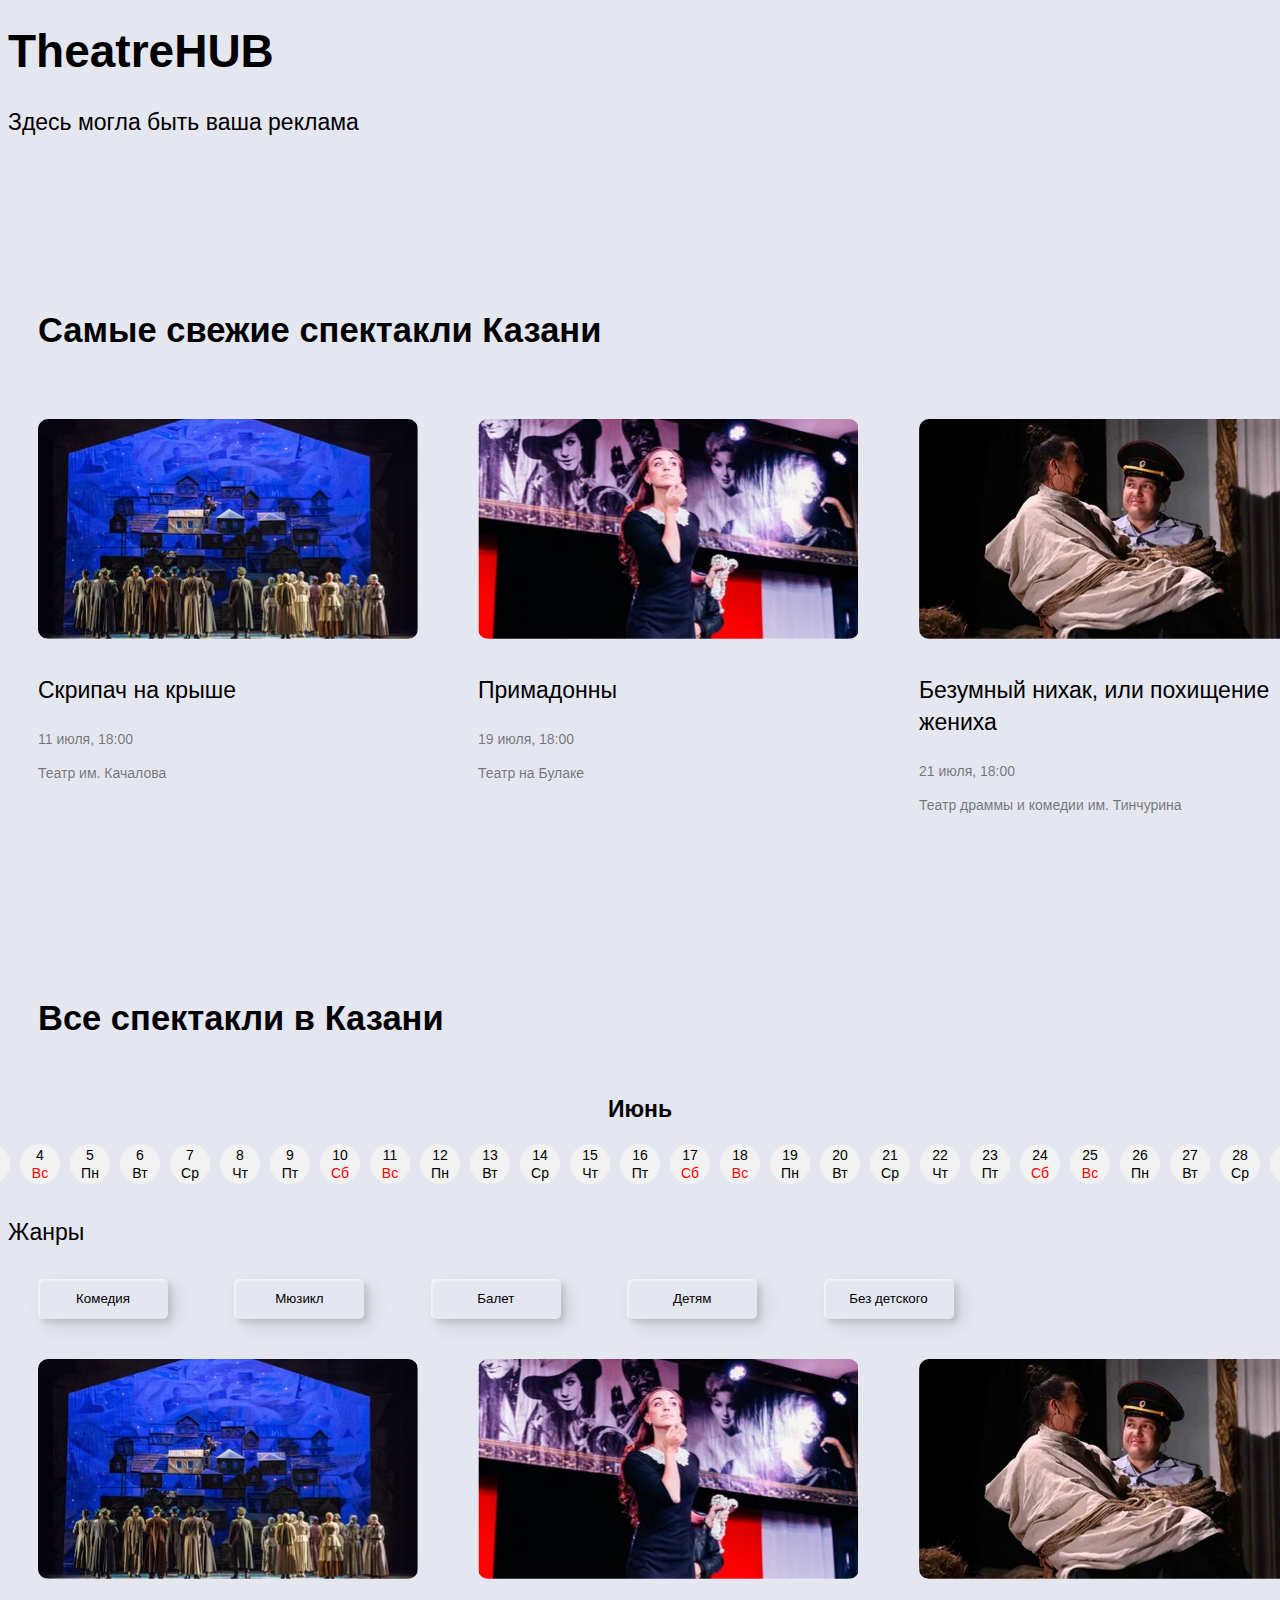
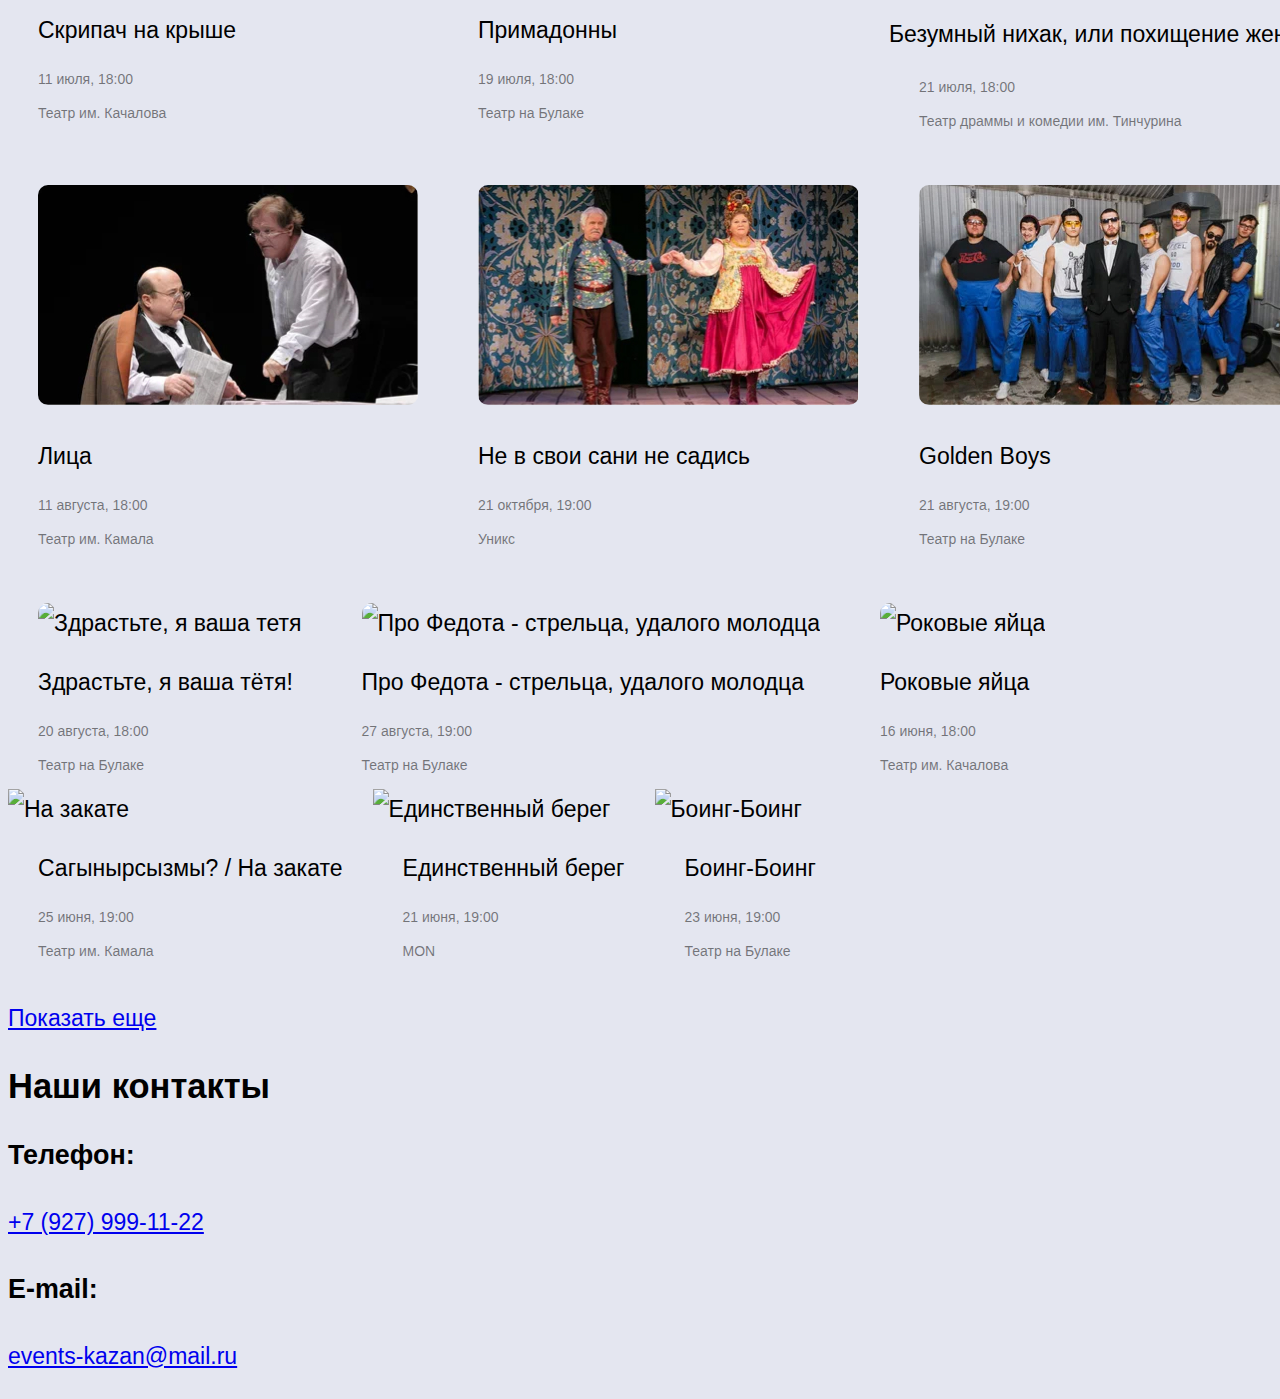
==== commit c86111d8: "four" ====
--- a/index.html
+++ b/index.html
@@ -1,3 +1,4 @@
+
 <!doctype html>
 <html lan="ru">
   <head>
@@ -46,6 +47,66 @@
           <p>Июнь</p>
             <ul>
               <li>
+                <span>2</span>
+                <span>Пт</span>
+              </li>
+              <li>
+                <span>3</span>
+                <span class="weekend">Сб</span>
+              </li>
+              <li>
+                <span>4</span>
+                <span class="weekend">Вс</span>
+              </li>
+              <li>
+                <span>5</span>
+                <span>Пн</span>
+              </li>
+              <li>
+                <span>6</span>
+                <span>Вт</span>
+              </li>
+              <li>
+                <span>7</span>
+                <span>Ср</span>
+              </li>
+              <li>
+                <span>8</span>
+                <span>Чт</span>
+              </li>
+              <li>
+                <span>9</span>
+                <span>Пт</span>
+              </li>
+              <li>
+                <span>10</span>
+                <span class="weekend">Сб</span>
+              </li>
+              <li>
+                <span>11</span>
+                <span class="weekend">Вс</span>
+              </li>
+              <li>
+                <span>12</span>
+                <span>Пн</span>
+              </li>
+              <li>
+                <span>13</span>
+                <span>Вт</span>
+              </li>
+              <li>
+                <span>14</span>
+                <span>Ср</span>
+              </li>
+              <li>
+                <span>15</span>
+                <span>Чт</span>
+              </li>
+              <li>
+                <span>16</span>
+                <span>Пт</span>
+              </li>
+              <li>
                 <span>17</span>
                 <span class="weekend">Сб</span>
               </li>
@@ -116,57 +177,6 @@
               </li>
             </ul>
           </div>
-
-          <div>
-            <p>Июль</p>
-            <ul>
-              <li>
-                <span>1</span>
-                <span class="weekend">Сб</span>
-              </li>
-              <li>
-                
-                <span>2</span>
-                <span class="weekend">Вс</span>
-              </li>
-              <li>
-                
-                <span>3</span>
-                <span>Пн</span>
-              </li>
-              <li>
-                
-                <span>4</span>
-                <span>Вт</span>
-              </li>
-              <li>
-               
-                <span>5</span>
-                <span>Ср</span>
-              </li>
-              <li>
-                
-                <span>6</span>
-                <span>Чт</span>
-              </li>
-              <li>
-              
-                <span>7</span>
-                <span>Пт</span>
-              </li>
-              <li>
-                
-                <span>8</span>
-                <span class="weekend">Сб</span>
-              </li>
-              <li>
-                
-                <span>9</span>
-                <span class="weekend">Вс</span>
-              </li>
-            </ul>
-          </div>
-          <div>
           <p>Жанры</p>
           <button type="button" class="custom-btn btn-16">Комедия</button>
           <button type="button" class="custom-btn btn-16">Мюзикл</button>
--- a/style.css
+++ b/style.css
@@ -1,6 +1,3 @@
-.calendar {
-    display: flex;
-}
 
 .container {
     display: flex;
@@ -100,4 +97,59 @@
   }
   .btn-16:active {
     top: 2px;
-  }+  }
+
+.calendar {
+  display: flex;
+  flex-wrap: wrap;
+  justify-content: center;
+  align-items: center;
+}
+
+.calendar p {
+  width: 100%;
+  text-align: center;
+  font-weight: bold;
+  margin-bottom: 10px;
+}
+
+.calendar ul {
+  display: flex;
+  list-style: none;
+  padding: 0;
+  margin: 0;
+  justify-content: center;
+  align-items: center;
+}
+
+.calendar li {
+  display: flex;
+  flex-direction: column;
+  align-items: center;
+  justify-content: center;
+  background-color: #f2f2f2;
+  width: 40px;
+  height: 40px;
+  margin: 5px;
+  border-radius: 50%;
+  /* Добавляем отступы для цифр внутри кругов */
+  padding-top: 4px;
+  box-sizing: border-box;
+  /* Стили ссылки */
+  text-decoration: none;
+  color: inherit;
+  cursor: pointer;
+}
+
+.calendar span {
+  font-size: 14px;
+  /* Центрируем цифры внутри кругов */
+  text-align: center;
+  width: 100%;
+  height: 100%;
+  line-height: 1;
+}
+
+.calendar .weekend {
+  color: red;
+}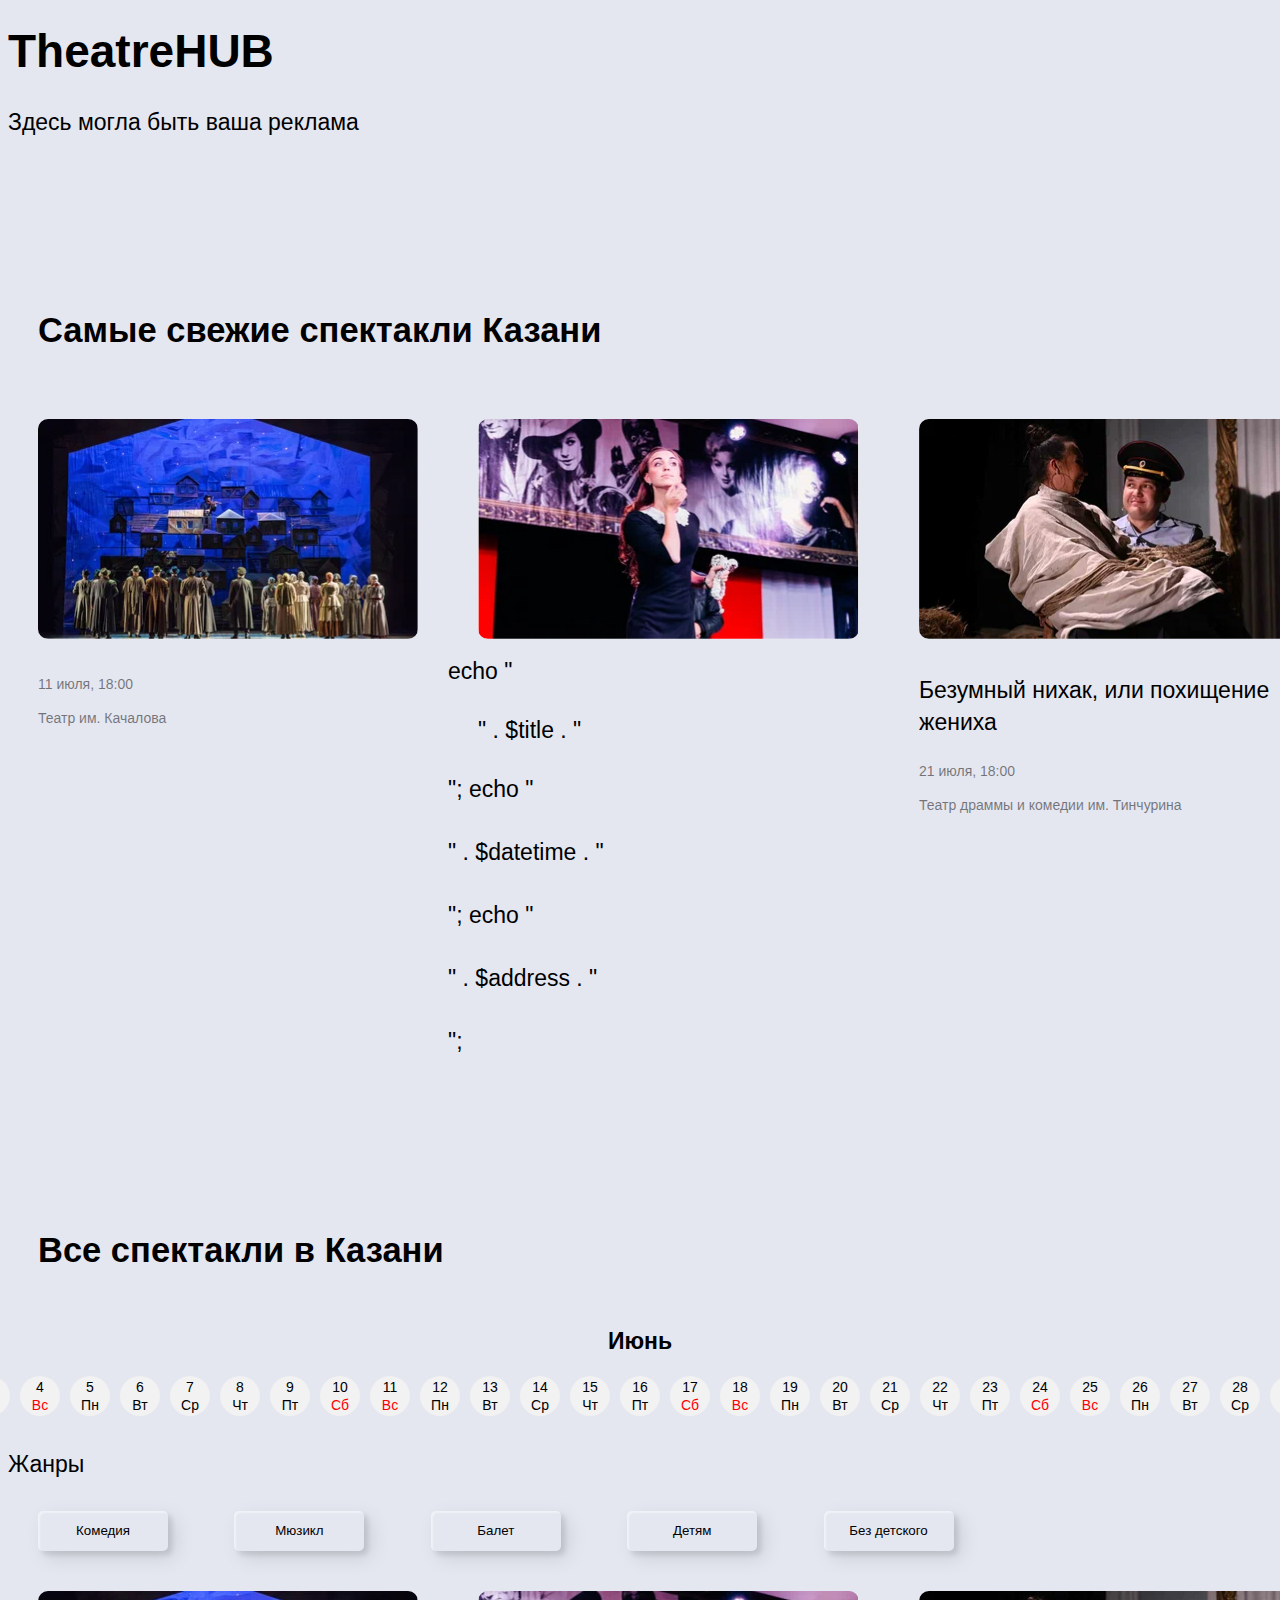
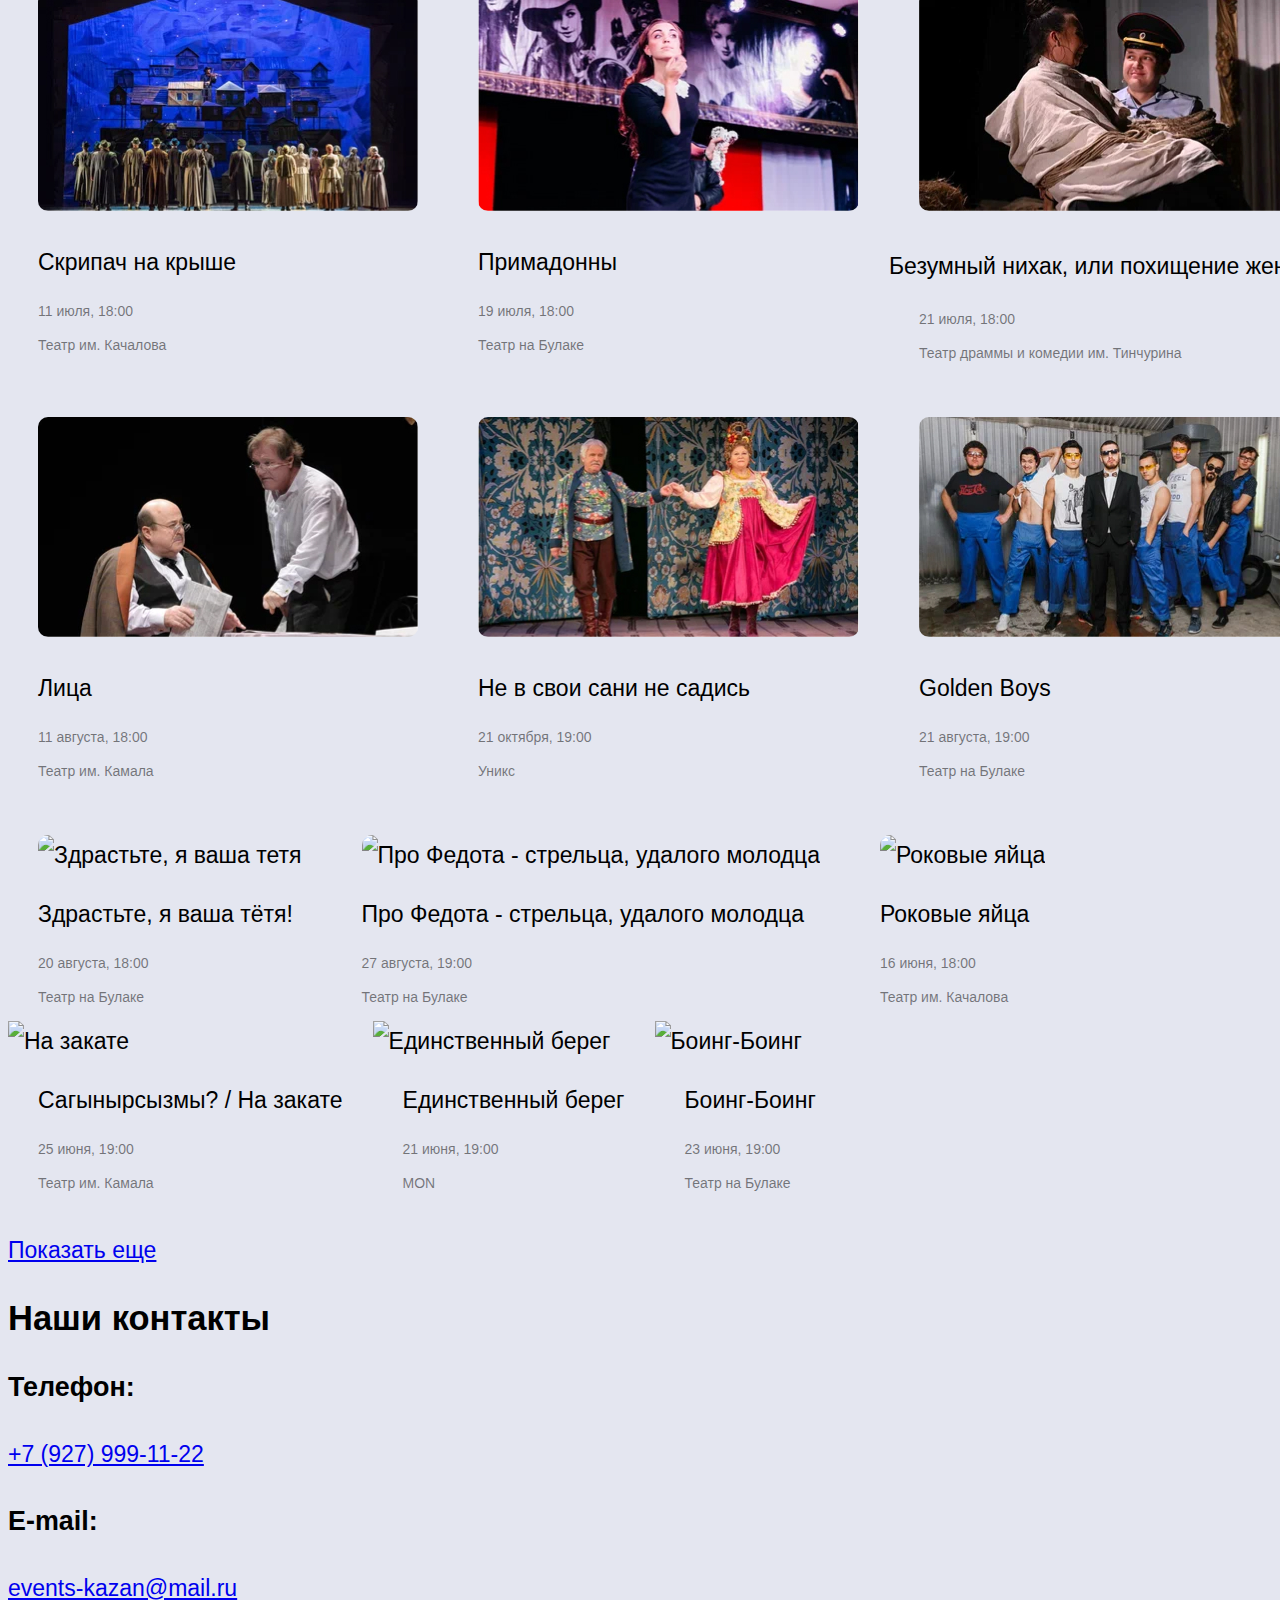
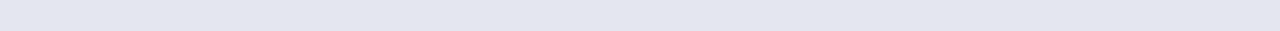
==== commit 08fcd537: "five" ====
--- a/index.html
+++ b/index.html
@@ -23,15 +23,15 @@
         <div class="container">
         <div>
         <img src="Скрипач.jpg"alt='Скрипач на крыше' class="img1">
-        <p class="title-1">Скрипач на крыше</p>
+        <p class="title-1"><?=$title?></p>
         <p class="underwrite">11 июля, 18:00</p>
         <p class="underwrite">Театр им. Качалова</p>
         </div>
         <div>
         <img src="Примадонна.jpg"alt='Примадонны' class="img1">
-        <p class="title-1">Примадонны</p>
-        <p class="underwrite">19 июля, 18:00</p>
-        <p class="underwrite">Театр на Булаке</p>
+        echo "<p class='title-1'>" . $title . "</p>";
+        echo "<p class='date'>" . $datetime . "</p>";
+        echo "<p class='where'>" . $address . "</p>";
         </div>
         <div>
         <img src="Никах.jpg"alt='Безумный нихак, или похищение жениха' class="img1">
